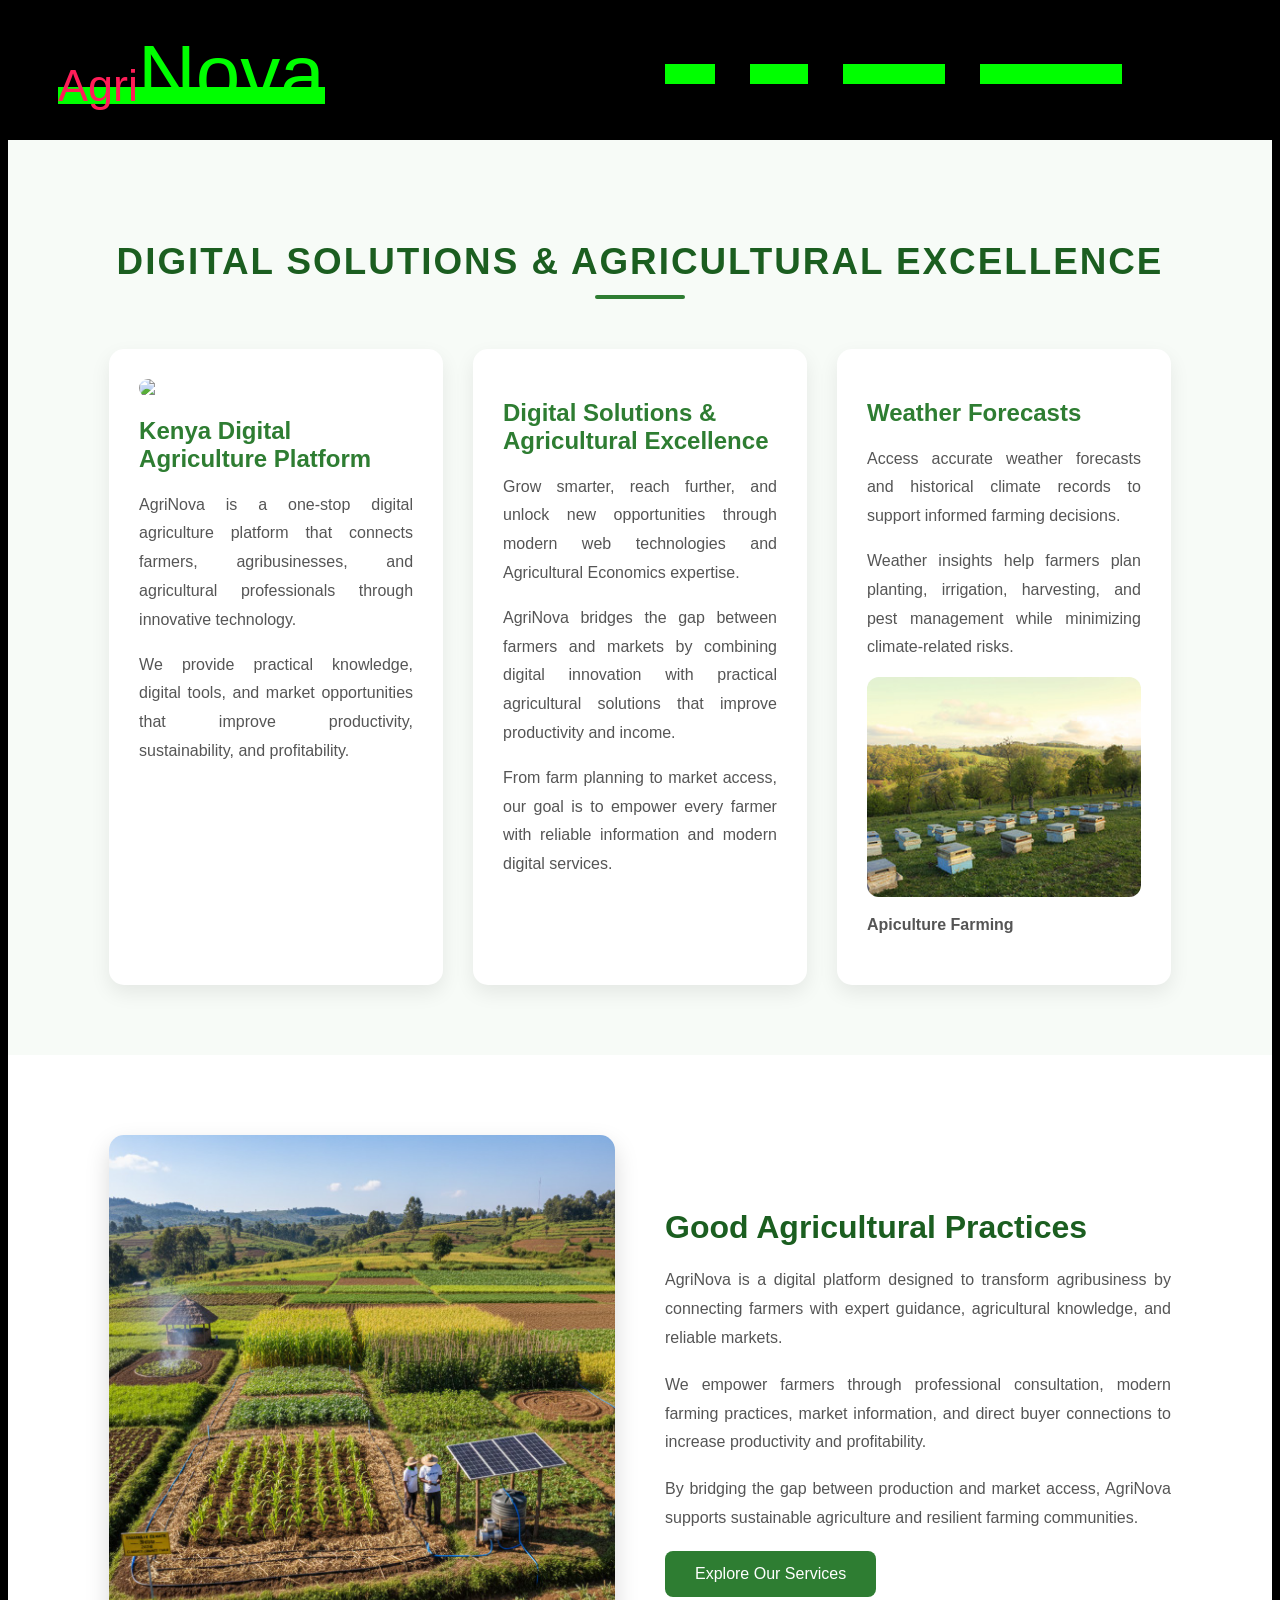
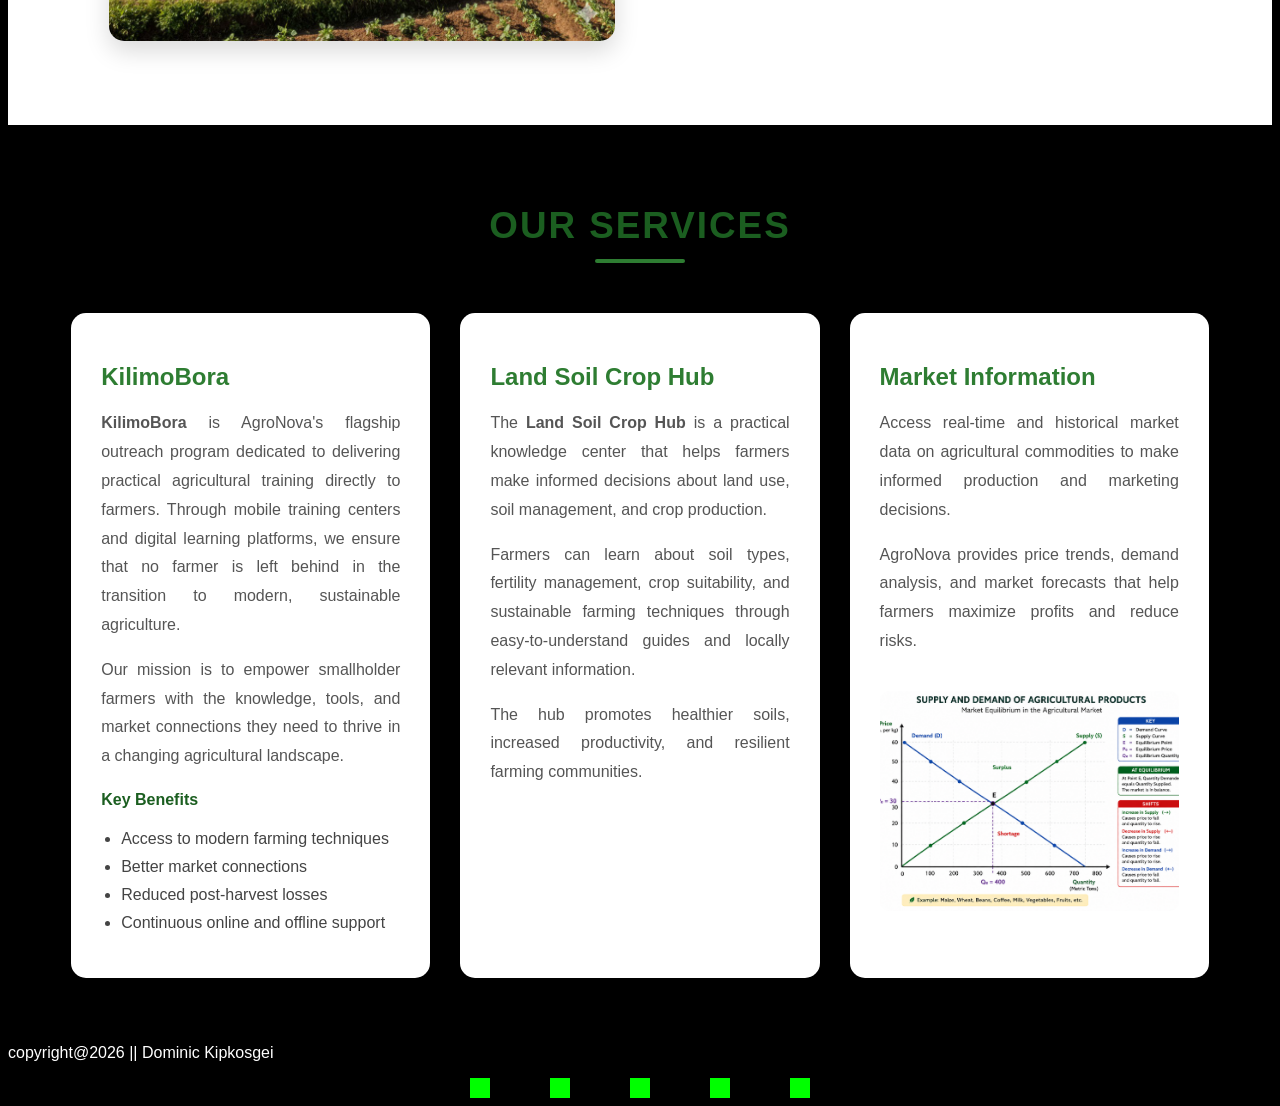
==== index.html @ 9b6dd94b "Initial commit" ====
<!Doctype html>
<html>

<head>
  <meta charset="UTF-8" />
  <meta name="viewport" content="width=device-width, initial-scale=1.0" />
  <title>Home</title>
  <link rel="stylesheet" href="styles.css" />
  <link rel="stylesheet" href="https://www.w3schools.com/w3css/5/w3.css" />
  <script src="https://kit.fontawesome.com/0494bf5985.js" crossorigin="anonymous"></script>
</head>

<body>
  <header class="header">
    <div class="logo">
      <a href="index.html"><span id="logo_left">Agri</span><span id="logo_right">Nova</span></a>
    </div>
    <nav class="main-navigation">
      <ul>
        <li><a href="index.html">Home</a></li>
        <li><a href="market.html">Market</a></li>
        <li><a href="value-chain.html">Value Chain</a></li>
        <li><a href="microeconomics.html">Microeconomics</a></li>
      </ul>
    </nav>
    <div class="nav-icon">
      <i class="fas fa-sync-alt fa-spin"></i>
    </div>
  </header>

  <!-- DIGITAL SOLUTIONS SECTION -->
  <div id="digital-solutions" class="digital-section">
    <h2 class="section-title">DIGITAL SOLUTIONS & AGRICULTURAL EXCELLENCE</h2>
    <div class="services-container">
      <!-- Card 1 -->
      <div class="service-card">
        <img src="bull.jpg" alt="Bull" class="card-image">
        <h3>Kenya Digital Agriculture Platform</h3>
        <p>
          AgriNova is a one-stop digital agriculture platform that connects
          farmers, agribusinesses, and agricultural professionals through
          innovative technology.
        </p>
        <p>
          We provide practical knowledge, digital tools, and market
          opportunities that improve productivity, sustainability,
          and profitability.
        </p>
      </div>

      <!-- Card 2 -->
      <div class="service-card">
        <h3>Digital Solutions & Agricultural Excellence</h3>
        <p>
          Grow smarter, reach further, and unlock new opportunities through
          modern web technologies and Agricultural Economics expertise.
        </p>
        <p>
          AgriNova bridges the gap between farmers and markets by combining
          digital innovation with practical agricultural solutions that
          improve productivity and income.
        </p>
        <p>
          From farm planning to market access, our goal is to empower every
          farmer with reliable information and modern digital services.
        </p>
      </div>

      <!-- Card 3 -->
      <div class="service-card">
        <h3>Weather Forecasts</h3>
        <p>
          Access accurate weather forecasts and historical climate records
          to support informed farming decisions.
        </p>
        <p>
          Weather insights help farmers plan planting, irrigation,
          harvesting, and pest management while minimizing climate-related
          risks.
        </p>
        <img src="apiculture.jpg" alt="Apiculture Farming" class="card-image">
        <p class="image-caption">Apiculture Farming</p>
      </div>
    </div>
  </div>

  <!-- GOOD AGRICULTURAL PRACTICES -->
  <div class="highlights-section">
    <div class="highlight-container">
      <div class="highlight-image">
        <img src="smart-agri.jpg" alt="Smart Agriculture">
      </div>
      <div class="highlight-content">
        <h2>Good Agricultural Practices</h2>
        <p>
          AgriNova is a digital platform designed to transform agribusiness
          by connecting farmers with expert guidance, agricultural knowledge,
          and reliable markets.
        </p>
        <p>
          We empower farmers through professional consultation, modern
          farming practices, market information, and direct buyer
          connections to increase productivity and profitability.
        </p>
        <p>
          By bridging the gap between production and market access,
          AgriNova supports sustainable agriculture and resilient farming
          communities.
        </p>
        <a href="#our-services" class="btn">
          Explore Our Services
        </a>
      </div>
    </div>
  </div>

  <div id="our-services" class="services-section">
    <h2 class="section-title">OUR SERVICES</h2>
    <div class="services-container">
      <div class="service-card">
        <h3>KilimoBora</h3>
        <p>
          <strong>KilimoBora</strong> is AgroNova's flagship outreach program dedicated to
          delivering practical agricultural training directly to farmers.
          Through mobile training centers and digital learning platforms,
          we ensure that no farmer is left behind in the transition to
          modern, sustainable agriculture.
        </p>
        <p>
          Our mission is to empower smallholder farmers with the knowledge,
          tools, and market connections they need to thrive in a changing
          agricultural landscape.
        </p>
        <h4>Key Benefits</h4>
        <ul>
          <li>Access to modern farming techniques</li>
          <li>Better market connections</li>
          <li>Reduced post-harvest losses</li>
          <li>Continuous online and offline support</li>
        </ul>
      </div>
      <div class="service-card">
        <h3>Land Soil Crop Hub</h3>
        <p>
          The <strong>Land Soil Crop Hub</strong> is a practical knowledge
          center that helps farmers make informed decisions about land use,
          soil management, and crop production.
        </p>
        <p>
          Farmers can learn about soil types, fertility management, crop
          suitability, and sustainable farming techniques through
          easy-to-understand guides and locally relevant information.
        </p>
        <p>
          The hub promotes healthier soils, increased productivity, and
          resilient farming communities.
        </p>
      </div>
      <div class="service-card">
        <h3>Market Information</h3>
        <p>
          Access real-time and historical market data on agricultural
          commodities to make informed production and marketing decisions.
        </p>
        <p>
          AgroNova provides price trends, demand analysis, and market
          forecasts that help farmers maximize profits and reduce risks.
        </p>
        <img src="price-index.png" alt="Market price trends graph" class="market-image">
      </div>
    </div>
  </div>
  <footer>
    <div class="copyright">
      <p>copyright@2026 || Dominic Kipkosgei</p>
    </div>
    <div class="social-links">
      <a href="https://www.facebook.com/profile.php?id=61550864561580" target="_blank"><i
          class="fa-brands fa-facebook"></i></a>
      <a href="https://wa.me/2547420 61848" target="_blank"><i class="fa-brands fa-whatsapp"></i></a>
      <a href="https://twitter.com/kipkosgeibor" target="_blank"><i class="fa fa-twitter"
          style="font-size: 40px"></i></a>
      <a href="https://www.instagram.com/kipkosgeibor97/" target="_blank"><i class="fa-brands fa-instagram"></i></a>
      <a href="https://github.com/Kibor01" target="_blank"><i class="fa fa-github" style="font-size:36px"></i>
    </div>
  </footer>
</body>

</html>
---- styles.css ----
/*General Styles*/
html,
body {
  scroll-behavior: smooth;
  max-width: 100%;
  overflow-x: hidden;
}

body {
  background-color: #000000;
  color: #ffffff;
  font-family: Verdana, Geneva, Tahoma, sans-serif;
}

h1,
h2,
h3,
h4,
h5,
h6 {
  text-transform: capitalize;
}

a {
  color: #ff1d58;
  text-decoration: none;
}

a:hover {
  color: #ff1d58;
  text-decoration: underline;
}

a,
button {
  transition: all 400ms ease-in-out;
  background-color: #00ff00;
  color: #ffffff;
}

/*Header Styles*/
.header {
  display: flex;
  align-items: center;
  gap: 100px;
  padding: 20px 40px;
}

.home-section {
  display: flex;
  justify-content: space-between;
  align-items: center;
  gap: 40px;
  margin-top: 50px;
  margin-bottom: 50px;
  text-align: left;
}

.header {
  display: flex;
  align-items: center;
  padding: 20px 50px;
}

#logo_left {
  font-size: 45px;
  color: #ff1d58;
}

#logo_right {
  color: #00ff00;
  font-size: 80px;
}

.main-navigation {
  margin-left: auto;
}

.main-navigation > ul {
  display: flex;
  gap: 35px;
  list-style: none;
  margin: 0;
  padding: 0;
}

.main-navigation > ul > li > a {
  text-decoration: none;
  color: #00ff00;
  font-size: 18px;
  font-weight: 600;
}

nav-icon {
  margin-left: 30px;
  font-size: 22px;
  cursor: pointer;
}

.main-navigation > ul > li > a:hover {
  color: #ff1d58;
}

.digital-section {
  padding: 70px 8%;
  background: #f7fbf7;
}

/* Reuse the same title style */
.section-title {
  text-align: center;
  font-size: 2.3rem;
  color: #1b5e20;
  margin-bottom: 50px;
  text-transform: uppercase;
  letter-spacing: 2px;
}

.section-title::after {
  content: "";
  width: 90px;
  height: 4px;
  background: #2e7d32;
  display: block;
  margin: 12px auto;
  border-radius: 10px;
}

/* Same responsive cards */
.services-container {
  display: grid;
  grid-template-columns: repeat(auto-fit, minmax(320px, 1fr));
  gap: 30px;
}

.service-card {
  background: #fff;
  padding: 30px;
  border-radius: 15px;
  box-shadow: 0 8px 20px rgba(0, 0, 0, 0.08);
  transition: 0.3s;
}

.service-card:hover {
  transform: translateY(-8px);
  box-shadow: 0 15px 30px rgba(0, 0, 0, 0.15);
}

.service-card h3 {
  color: #2e7d32;
  margin: 20px 0;
}

.service-card p {
  color: #555;
  line-height: 1.8;
  text-align: justify;
}

/* Images */

.card-image {
  width: 100%;
  height: 220px;
  object-fit: cover;
  border-radius: 12px;
}

.image-caption {
  text-align: center;
  margin-top: 10px;
  font-weight: bold;
  color: #2e7d32;
}

.highlights-section {
  padding: 80px 8%;
  background: #ffffff;
}

.highlight-container {
  display: grid;
  grid-template-columns: 1fr 1fr;
  gap: 50px;
  align-items: center;
}

.highlight-image img {
  width: 100%;
  border-radius: 15px;
  box-shadow: 0 10px 25px rgba(0, 0, 0, 0.15);
}

.highlight-content h2 {
  color: #1b5e20;
  font-size: 2rem;
  margin-bottom: 20px;
}

.highlight-content p {
  line-height: 1.8;
  color: #555;
  margin-bottom: 18px;
  text-align: justify;
}

.btn {
  display: inline-block;
  padding: 14px 30px;
  background: #2e7d32;
  color: #fff;
  text-decoration: none;
  border-radius: 8px;
  transition: 0.3s;
}

.btn:hover {
  background: #1b5e20;
}

/* Center the heading */
.section-title {
  text-align: center;
  font-size: 2.3rem;
  color: #1b5e20;
  margin-bottom: 50px;
  text-transform: uppercase;
  letter-spacing: 2px;
  position: relative;
}

/* Green line under heading */
.section-title::after {
  content: "";
  width: 90px;
  height: 4px;
  background: #2e7d32;
  display: block;
  margin: 12px auto 0;
  border-radius: 10px;
}

/* Services layout */
.services-container {
  display: grid;
  grid-template-columns: repeat(auto-fit, minmax(320px, 1fr));
  gap: 30px;
}

/* Service card */
.service-card {
  background: #fff;
  padding: 30px;
  border-radius: 15px;
  box-shadow: 0 8px 20px rgba(0, 0, 0, 0.08);
  transition: 0.3s ease;
}

.service-card:hover {
  transform: translateY(-8px);
  box-shadow: 0 12px 25px rgba(0, 0, 0, 0.15);
}

.service-card h3 {
  color: #2e7d32;
  margin-bottom: 18px;
  font-size: 1.5rem;
}

.service-card h4 {
  margin-top: 20px;
  color: #1b5e20;
}

.service-card p {
  color: #555;
  line-height: 1.8;
  margin-bottom: 15px;
  text-align: justify;
}

.service-card ul {
  margin-top: 10px;
  padding-left: 20px;
}

.service-card li {
  margin-bottom: 10px;
  color: #444;
}

/* Image */
.market-image {
  width: 100%;
  height: 220px;
  object-fit: cover;
  border-radius: 10px;
  margin-top: 20px;
}

.services-section {
  padding: 50px 5%;
}

/*Footer Styles*/
footer-content {
  display: flex;
  align-items: center;
  gap: 300px;
  padding: 20px;
}

.copyright {
  text-align: left;
}

.social-links {
  display: flex;
  gap: 60px;
  align-content: center;
  justify-content: center;
}

.social-links > a {
  color: #ffffff;
  transition: all 0.4s ease-in-out;
  background-color: #00ff00;
  padding: 10px;
  text-decoration: none;
}

.social-links > a:hover {
  text-decoration: underline;
  background-color: #ffffff;
  color: #00ff00;
}

.social-links > a > i {
  font-size: 2em;
}
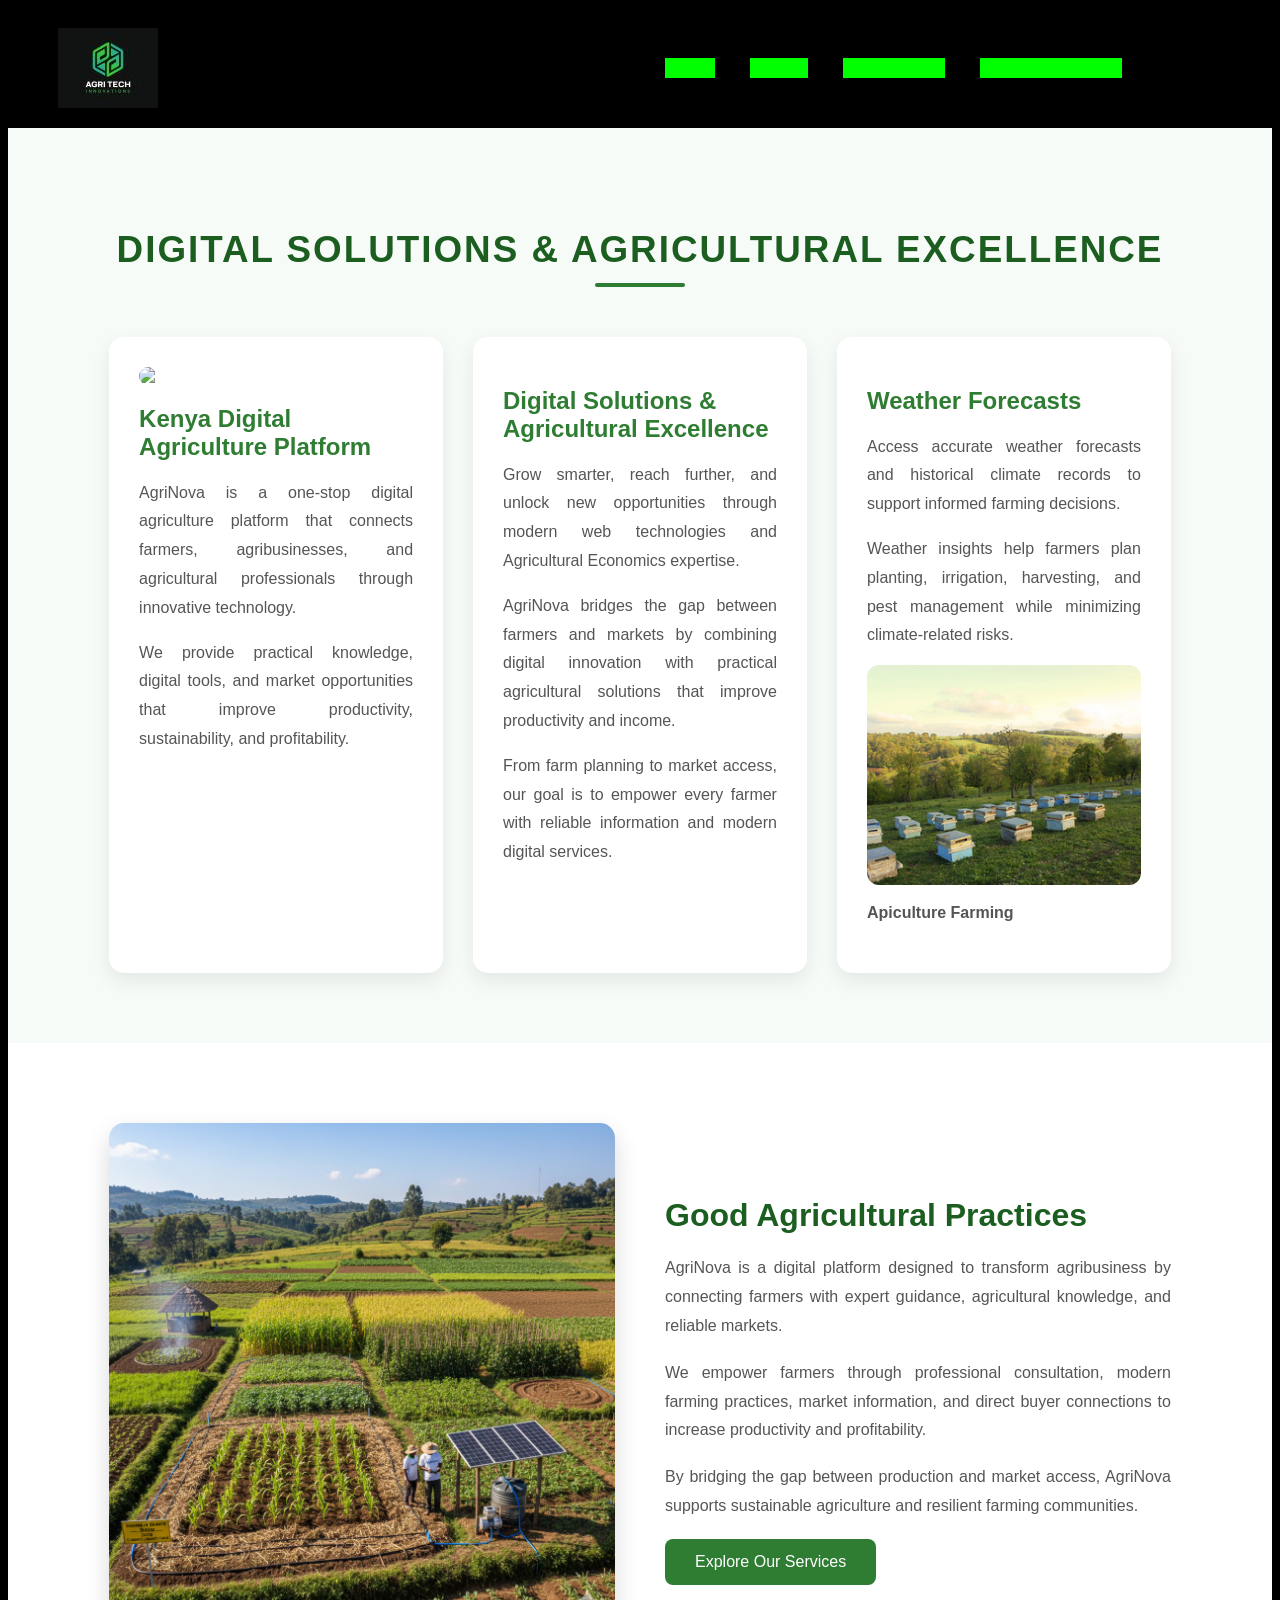
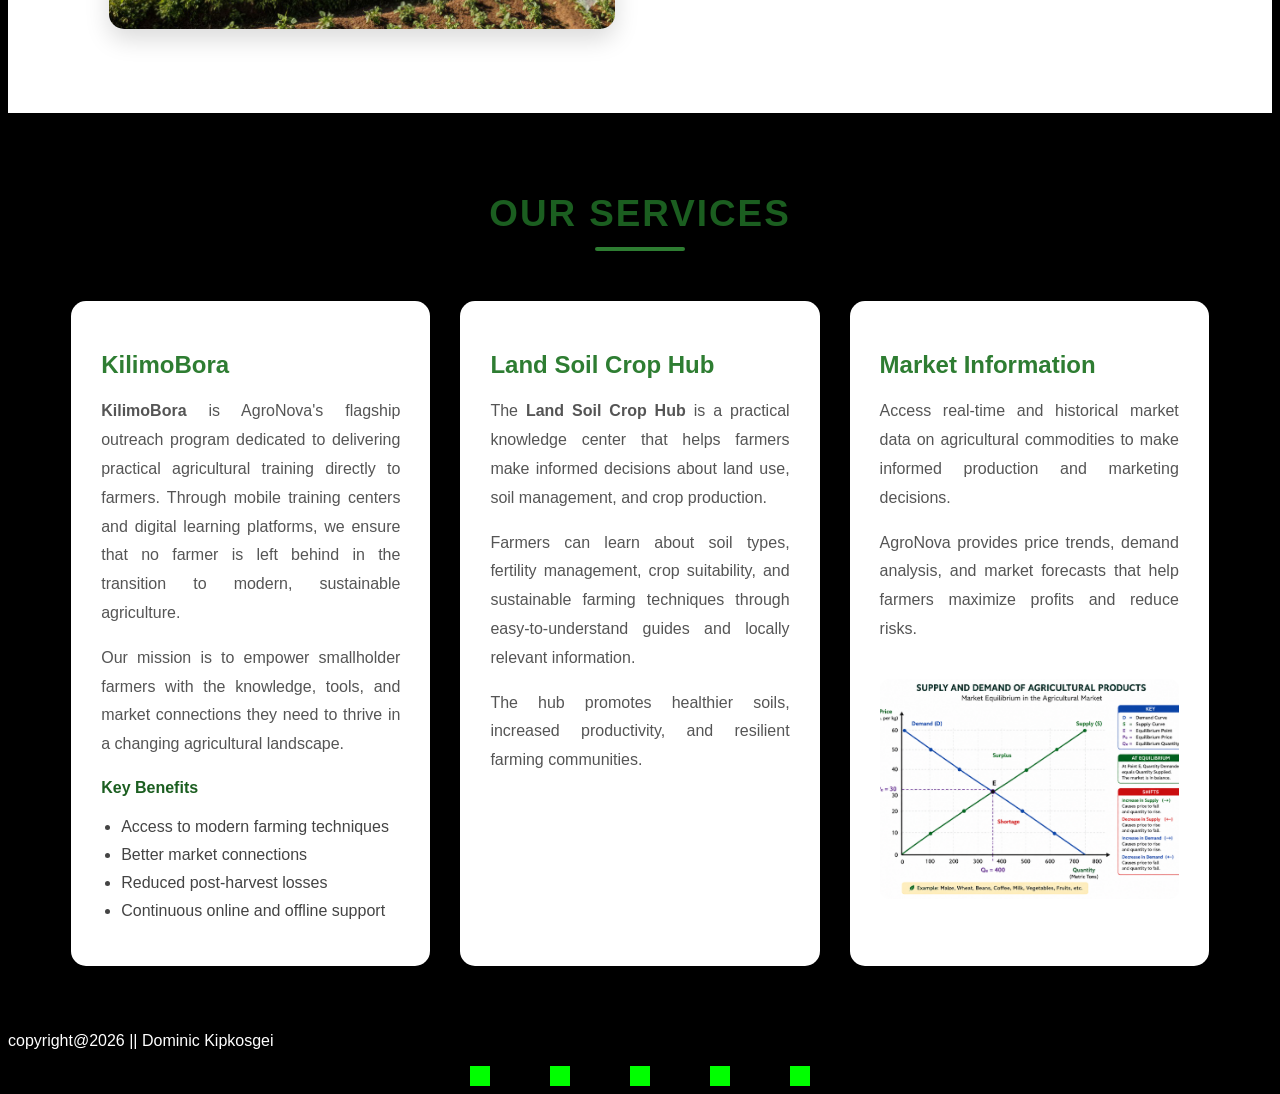
==== commit 46323865: "Change logo,add content to market section and implement styles" ====
--- a/index.html
+++ b/index.html
@@ -1,6 +1,5 @@
 <!Doctype html>
 <html>
-
 <head>
   <meta charset="UTF-8" />
   <meta name="viewport" content="width=device-width, initial-scale=1.0" />
@@ -9,11 +8,10 @@
   <link rel="stylesheet" href="https://www.w3schools.com/w3css/5/w3.css" />
   <script src="https://kit.fontawesome.com/0494bf5985.js" crossorigin="anonymous"></script>
 </head>
-
 <body>
   <header class="header">
     <div class="logo">
-      <a href="index.html"><span id="logo_left">Agri</span><span id="logo_right">Nova</span></a>
+      <img src="Agri-tech.jpg"></a>
     </div>
     <nav class="main-navigation">
       <ul>
@@ -27,12 +25,9 @@
       <i class="fas fa-sync-alt fa-spin"></i>
     </div>
   </header>
-
-  <!-- DIGITAL SOLUTIONS SECTION -->
   <div id="digital-solutions" class="digital-section">
     <h2 class="section-title">DIGITAL SOLUTIONS & AGRICULTURAL EXCELLENCE</h2>
     <div class="services-container">
-      <!-- Card 1 -->
       <div class="service-card">
         <img src="bull.jpg" alt="Bull" class="card-image">
         <h3>Kenya Digital Agriculture Platform</h3>
@@ -47,8 +42,6 @@
           and profitability.
         </p>
       </div>
-
-      <!-- Card 2 -->
       <div class="service-card">
         <h3>Digital Solutions & Agricultural Excellence</h3>
         <p>
@@ -65,8 +58,6 @@
           farmer with reliable information and modern digital services.
         </p>
       </div>
-
-      <!-- Card 3 -->
       <div class="service-card">
         <h3>Weather Forecasts</h3>
         <p>
@@ -83,8 +74,6 @@
       </div>
     </div>
   </div>
-
-  <!-- GOOD AGRICULTURAL PRACTICES -->
   <div class="highlights-section">
     <div class="highlight-container">
       <div class="highlight-image">
--- a/styles.css
+++ b/styles.css
@@ -62,14 +62,9 @@
   padding: 20px 50px;
 }
 
-#logo_left {
-  font-size: 45px;
-  color: #ff1d58;
-}
-
-#logo_right {
-  color: #00ff00;
-  font-size: 80px;
+.logo {
+  width: 70px;
+  height: 80px;
 }
 
 .main-navigation {
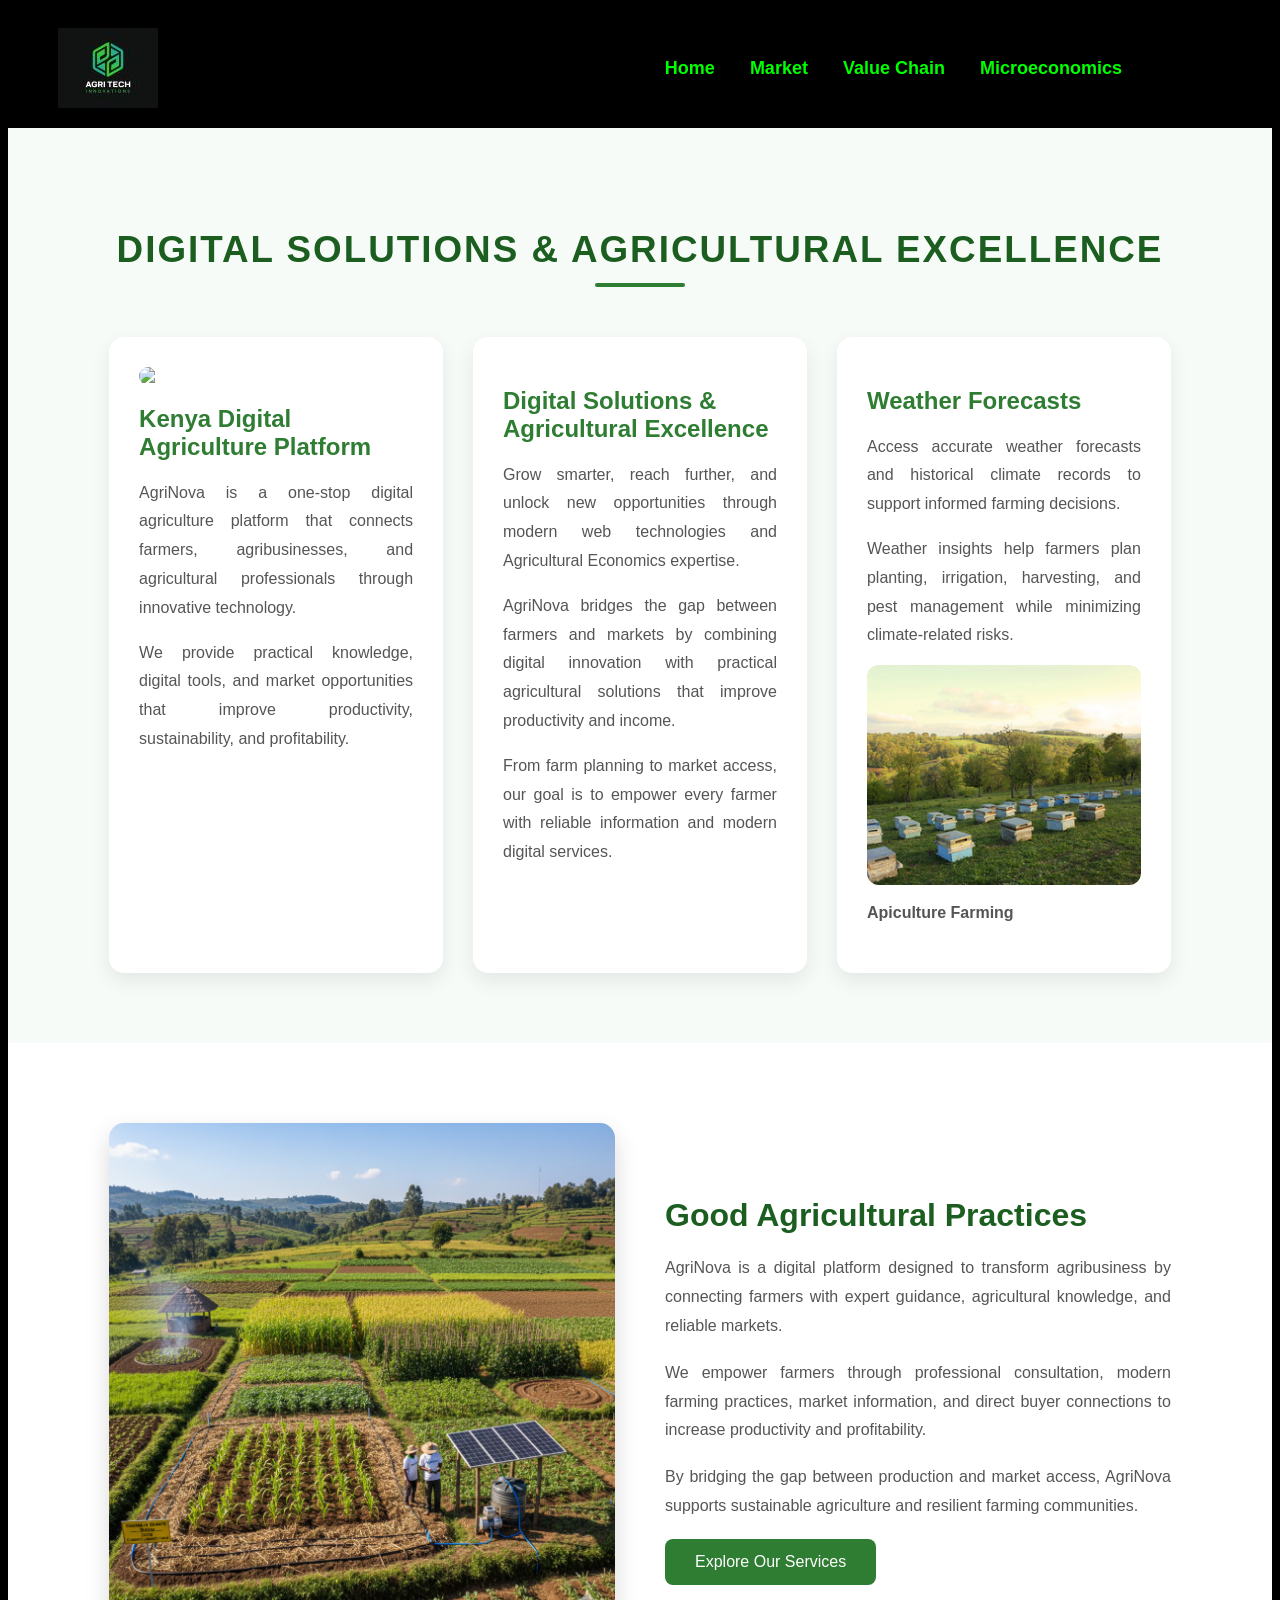
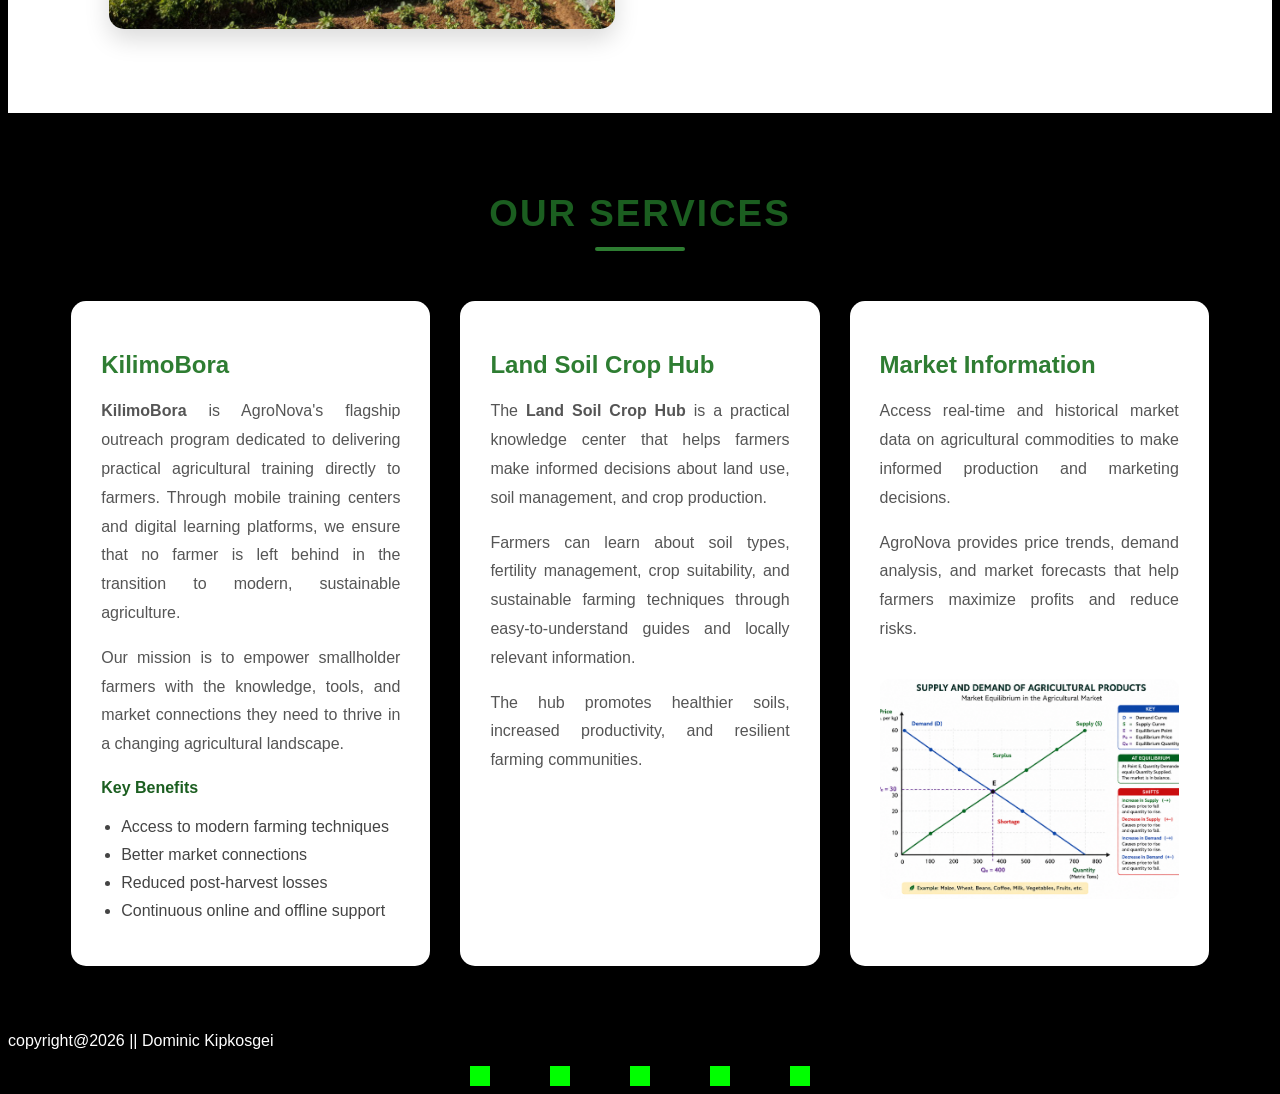
==== commit a2e2cdf9: "Create asset folder and move all images inside there. Add paragraph to div class market section Add " ====
--- a/index.html
+++ b/index.html
@@ -11,7 +11,7 @@
 <body>
   <header class="header">
     <div class="logo">
-      <img src="Agri-tech.jpg"></a>
+      <img src="/assets/Agri-tech.jpg" alt="logo"></a>
     </div>
     <nav class="main-navigation">
       <ul>
@@ -29,7 +29,7 @@
     <h2 class="section-title">DIGITAL SOLUTIONS & AGRICULTURAL EXCELLENCE</h2>
     <div class="services-container">
       <div class="service-card">
-        <img src="bull.jpg" alt="Bull" class="card-image">
+        <img src="/assets/bull.jpg" alt="Bull" class="card-image">
         <h3>Kenya Digital Agriculture Platform</h3>
         <p>
           AgriNova is a one-stop digital agriculture platform that connects
@@ -69,7 +69,7 @@
           harvesting, and pest management while minimizing climate-related
           risks.
         </p>
-        <img src="apiculture.jpg" alt="Apiculture Farming" class="card-image">
+        <img src="/assets/apiculture.jpg" alt="Apiculture Farming" class="card-image">
         <p class="image-caption">Apiculture Farming</p>
       </div>
     </div>
@@ -77,7 +77,7 @@
   <div class="highlights-section">
     <div class="highlight-container">
       <div class="highlight-image">
-        <img src="smart-agri.jpg" alt="Smart Agriculture">
+        <img src="/assets/smart-agri.jpg" alt="Smart Agriculture">
       </div>
       <div class="highlight-content">
         <h2>Good Agricultural Practices</h2>
@@ -155,7 +155,7 @@
           AgroNova provides price trends, demand analysis, and market
           forecasts that help farmers maximize profits and reduce risks.
         </p>
-        <img src="price-index.png" alt="Market price trends graph" class="market-image">
+        <img src="/assets/price-index.png" alt="Market price trends graph" class="market-image">
       </div>
     </div>
   </div>
--- a/styles.css
+++ b/styles.css
@@ -34,7 +34,7 @@
 a,
 button {
   transition: all 400ms ease-in-out;
-  background-color: #00ff00;
+  background-color: #000000;
   color: #ffffff;
 }
 
@@ -297,6 +297,11 @@
   padding: 50px 5%;
 }
 
+.system-container {
+  display: grid;
+  grid-template-columns: repeat(2, 1fr)
+}
+
 /*Footer Styles*/
 footer-content {
   display: flex;
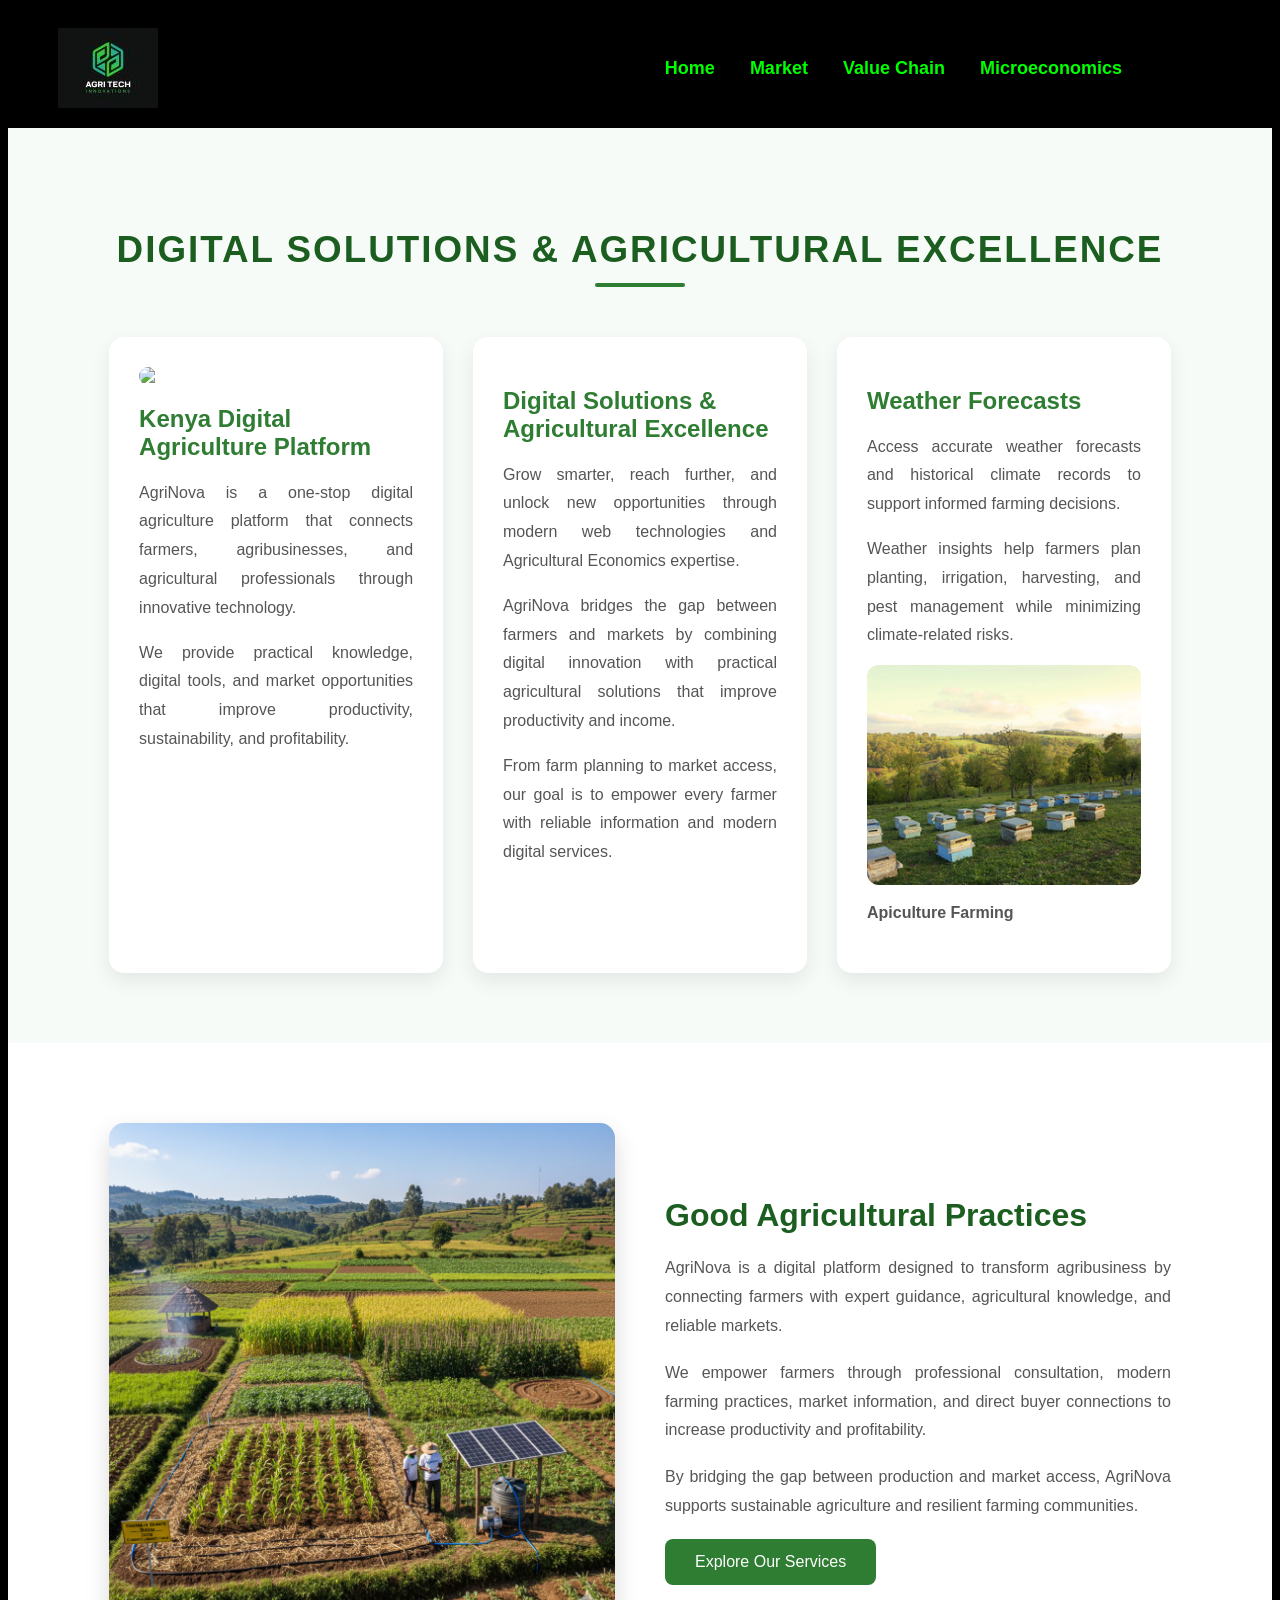
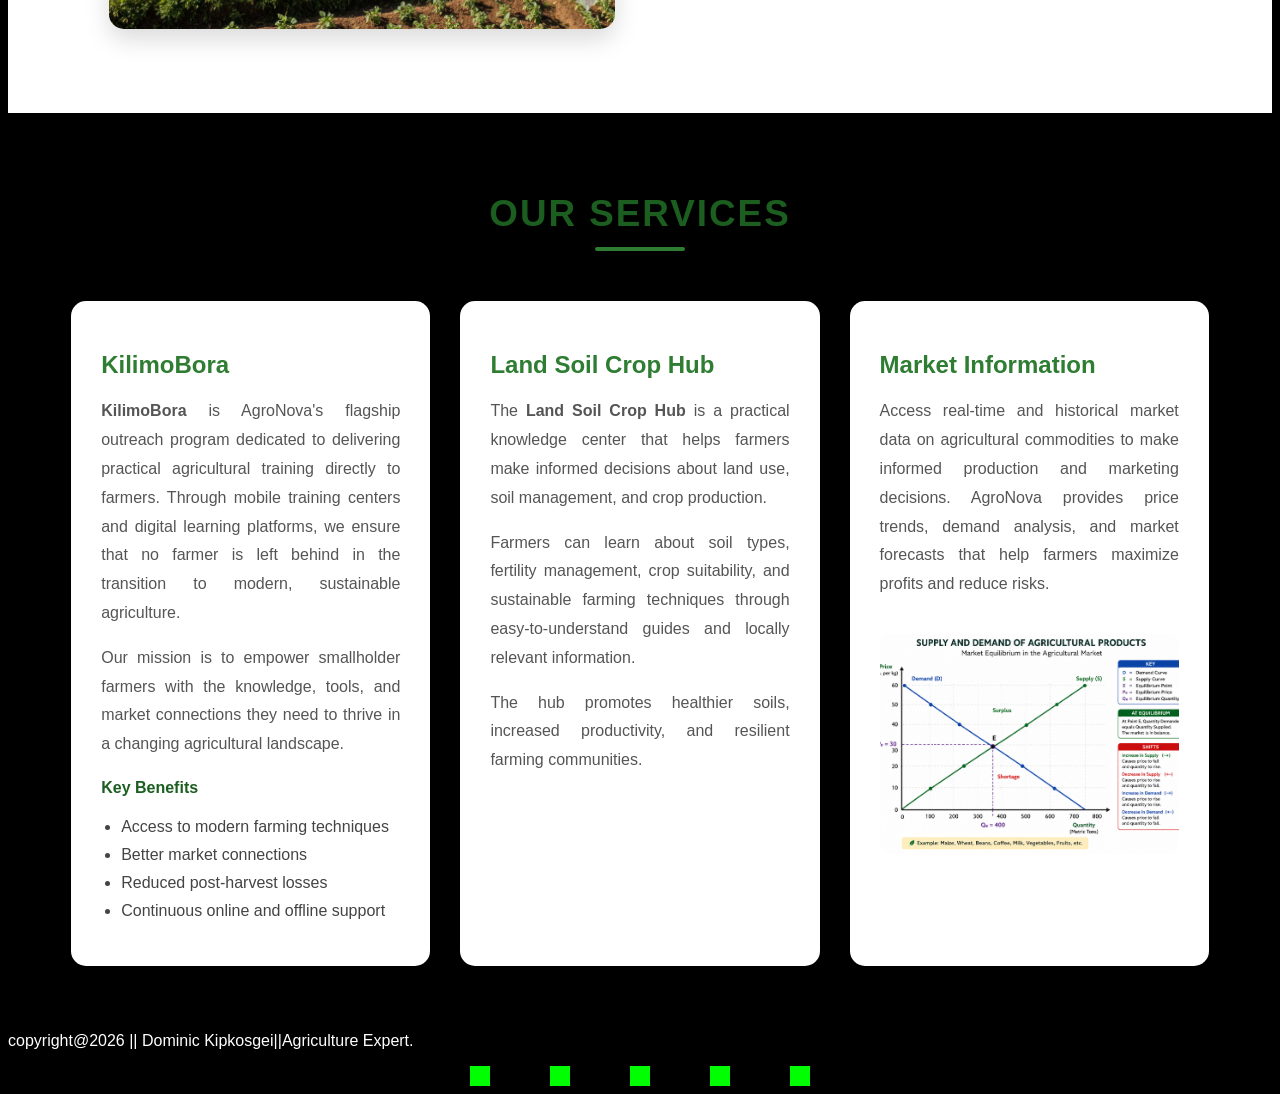
==== commit 1f525e77: "Made changes both index and martket Add copyright Made changes in market section title section to fi" ====
--- a/index.html
+++ b/index.html
@@ -150,8 +150,6 @@
         <p>
           Access real-time and historical market data on agricultural
           commodities to make informed production and marketing decisions.
-        </p>
-        <p>
           AgroNova provides price trends, demand analysis, and market
           forecasts that help farmers maximize profits and reduce risks.
         </p>
@@ -161,7 +159,7 @@
   </div>
   <footer>
     <div class="copyright">
-      <p>copyright@2026 || Dominic Kipkosgei</p>
+      <p>copyright@2026 || Dominic Kipkosgei||Agriculture Expert.</p>
     </div>
     <div class="social-links">
       <a href="https://www.facebook.com/profile.php?id=61550864561580" target="_blank"><i
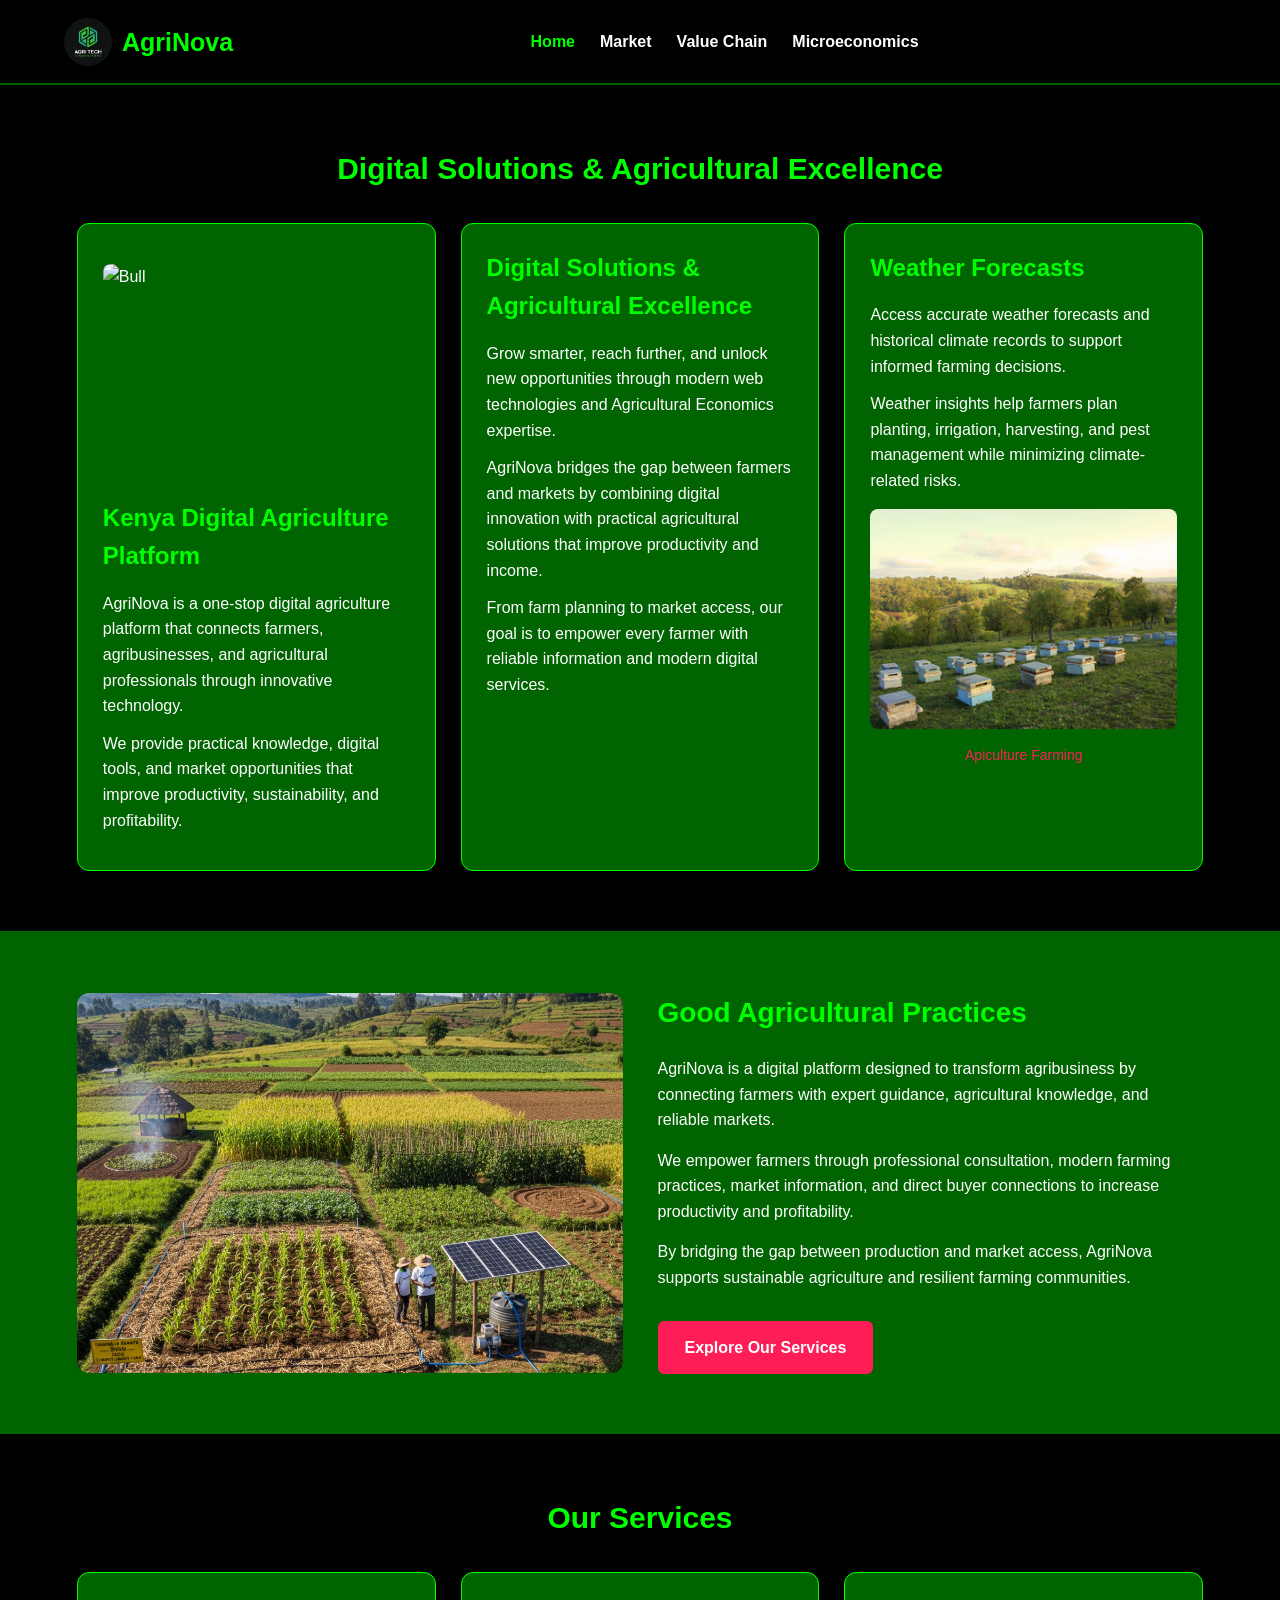
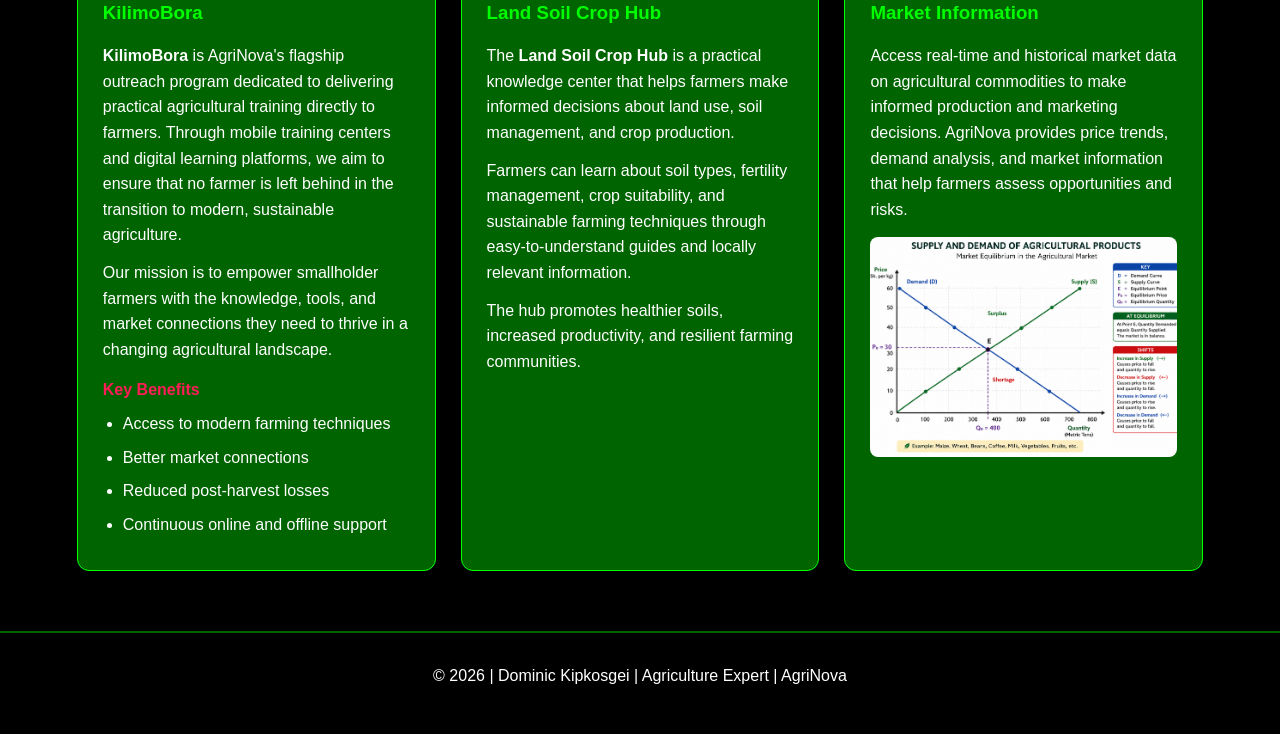
==== commit 3e68c6dc: "Update AgriNova homepage, market page, and responsive styling Rebuild agricultural market sections a" ====
--- a/index.html
+++ b/index.html
@@ -1,174 +1,203 @@
-<!Doctype html>
-<html>
+<!DOCTYPE html>
+<html lang="en">
+
 <head>
-  <meta charset="UTF-8" />
-  <meta name="viewport" content="width=device-width, initial-scale=1.0" />
-  <title>Home</title>
-  <link rel="stylesheet" href="styles.css" />
-  <link rel="stylesheet" href="https://www.w3schools.com/w3css/5/w3.css" />
+  <meta charset="UTF-8">
+  <meta name="viewport" content="width=device-width, initial-scale=1.0">
+
+  <meta name="description"
+    content="AgriNova combines digital solutions and agricultural expertise to support farmers, students, and agribusiness entrepreneurs.">
+
+  <title>AgriNova | Digital Solutions &amp; Agricultural Excellence</title>
+
+  <!-- Main stylesheet -->
+  <link rel="stylesheet" href="styles.css">
+
+  <!-- W3.CSS framework -->
+  <link rel="stylesheet" href="https://www.w3schools.com/w3css/5/w3.css">
+
+  <!-- Font Awesome icons -->
   <script src="https://kit.fontawesome.com/0494bf5985.js" crossorigin="anonymous"></script>
 </head>
-<body>
+
+<body class="home-page">
   <header class="header">
-    <div class="logo">
-      <img src="/assets/Agri-tech.jpg" alt="logo"></a>
-    </div>
-    <nav class="main-navigation">
+    <a href="index.html" class="brand" aria-label="AgriNova home">
+      <img src="assets/Agri-tech.jpg" alt="AgriNova logo">
+      <span>AgriNova</span>
+    </a>
+    <nav class="main-navigation" aria-label="Main navigation">
       <ul>
-        <li><a href="index.html">Home</a></li>
+        <li><a href="index.html" aria-current="page">Home</a></li>
         <li><a href="market.html">Market</a></li>
         <li><a href="value-chain.html">Value Chain</a></li>
         <li><a href="microeconomics.html">Microeconomics</a></li>
       </ul>
     </nav>
-    <div class="nav-icon">
+
+    <div class="nav-icon" aria-hidden="true">
       <i class="fas fa-sync-alt fa-spin"></i>
     </div>
   </header>
-  <div id="digital-solutions" class="digital-section">
-    <h2 class="section-title">DIGITAL SOLUTIONS & AGRICULTURAL EXCELLENCE</h2>
-    <div class="services-container">
-      <div class="service-card">
-        <img src="/assets/bull.jpg" alt="Bull" class="card-image">
-        <h3>Kenya Digital Agriculture Platform</h3>
-        <p>
-          AgriNova is a one-stop digital agriculture platform that connects
-          farmers, agribusinesses, and agricultural professionals through
-          innovative technology.
-        </p>
-        <p>
-          We provide practical knowledge, digital tools, and market
-          opportunities that improve productivity, sustainability,
-          and profitability.
-        </p>
+  <main>
+    <section id="digital-solutions" class="digital-section">
+      <h1 class="section-title">
+        Digital Solutions &amp; Agricultural Excellence
+      </h1>
+      <div class="services-container">
+        <article class="service-card">
+          <img src="assets/bull.jpg" alt="Bull" class="card-image">
+          <h2>Kenya Digital Agriculture Platform</h2>
+          <p>
+            AgriNova is a one-stop digital agriculture platform that connects
+            farmers, agribusinesses, and agricultural professionals through
+            innovative technology.
+          </p>
+          <p>
+            We provide practical knowledge, digital tools, and market
+            opportunities that improve productivity, sustainability, and
+            profitability.
+          </p>
+        </article>
+        <article class="service-card">
+          <h2>Digital Solutions &amp; Agricultural Excellence</h2>
+          <p>
+            Grow smarter, reach further, and unlock new opportunities through
+            modern web technologies and Agricultural Economics expertise.
+          </p>
+          <p>
+            AgriNova bridges the gap between farmers and markets by combining
+            digital innovation with practical agricultural solutions that
+            improve productivity and income.
+          </p>
+          <p>
+            From farm planning to market access, our goal is to empower every
+            farmer with reliable information and modern digital services.
+          </p>
+        </article>
+        <article class="service-card">
+          <h2>Weather Forecasts</h2>
+          <p>
+            Access accurate weather forecasts and historical climate records
+            to support informed farming decisions.
+          </p>
+          <p>
+            Weather insights help farmers plan planting, irrigation, harvesting,
+            and pest management while minimizing climate-related risks.
+          </p>
+          <img src="assets/apiculture.jpg" alt="Apiculture farming" class="card-image">
+          <p class="image-caption">Apiculture Farming</p>
+        </article>
       </div>
-      <div class="service-card">
-        <h3>Digital Solutions & Agricultural Excellence</h3>
-        <p>
-          Grow smarter, reach further, and unlock new opportunities through
-          modern web technologies and Agricultural Economics expertise.
-        </p>
-        <p>
-          AgriNova bridges the gap between farmers and markets by combining
-          digital innovation with practical agricultural solutions that
-          improve productivity and income.
-        </p>
-        <p>
-          From farm planning to market access, our goal is to empower every
-          farmer with reliable information and modern digital services.
-        </p>
+    </section>
+    <section class="highlights-section">
+      <div class="highlight-container">
+        <div class="highlight-image">
+          <img src="assets/smart-agri.jpg" alt="Smart agriculture">
+        </div>
+        <div class="highlight-content">
+          <h2>Good Agricultural Practices</h2>
+          <p>
+            AgriNova is a digital platform designed to transform agribusiness
+            by connecting farmers with expert guidance, agricultural knowledge,
+            and reliable markets.
+          </p>
+          <p>
+            We empower farmers through professional consultation, modern
+            farming practices, market information, and direct buyer connections
+            to increase productivity and profitability.
+          </p>
+          <p>
+            By bridging the gap between production and market access, AgriNova
+            supports sustainable agriculture and resilient farming communities.
+          </p>
+          <a href="#our-services" class="btn">
+            Explore Our Services
+          </a>
+        </div>
       </div>
-      <div class="service-card">
-        <h3>Weather Forecasts</h3>
-        <p>
-          Access accurate weather forecasts and historical climate records
-          to support informed farming decisions.
-        </p>
-        <p>
-          Weather insights help farmers plan planting, irrigation,
-          harvesting, and pest management while minimizing climate-related
-          risks.
-        </p>
-        <img src="/assets/apiculture.jpg" alt="Apiculture Farming" class="card-image">
-        <p class="image-caption">Apiculture Farming</p>
+    </section>
+    <section id="our-services" class="services-section">
+      <h2 class="section-title">Our Services</h2>
+      <div class="services-container">
+        <article class="service-card">
+          <h3>KilimoBora</h3>
+          <p>
+            <strong>KilimoBora</strong> is AgriNova's flagship outreach program
+            dedicated to delivering practical agricultural training directly
+            to farmers. Through mobile training centers and digital learning
+            platforms, we aim to ensure that no farmer is left behind in the
+            transition to modern, sustainable agriculture.
+          </p>
+          <p>
+            Our mission is to empower smallholder farmers with the knowledge,
+            tools, and market connections they need to thrive in a changing
+            agricultural landscape.
+          </p>
+          <h4>Key Benefits</h4>
+          <ul>
+            <li>Access to modern farming techniques</li>
+            <li>Better market connections</li>
+            <li>Reduced post-harvest losses</li>
+            <li>Continuous online and offline support</li>
+          </ul>
+        </article>
+        <article class="service-card">
+          <h3>Land Soil Crop Hub</h3>
+          <p>
+            The <strong>Land Soil Crop Hub</strong> is a practical knowledge
+            center that helps farmers make informed decisions about land use,
+            soil management, and crop production.
+          </p>
+          <p>
+            Farmers can learn about soil types, fertility management, crop
+            suitability, and sustainable farming techniques through
+            easy-to-understand guides and locally relevant information.
+          </p>
+          <p>
+            The hub promotes healthier soils, increased productivity, and
+            resilient farming communities.
+          </p>
+        </article>
+        <!-- Market Information -->
+        <article class="service-card">
+          <h3>Market Information</h3>
+          <p>
+            Access real-time and historical market data on agricultural
+            commodities to make informed production and marketing decisions.
+            AgriNova provides price trends, demand analysis, and market
+            information that help farmers assess opportunities and risks.
+          </p>
+          <!-- IMAGE LOCATION: assets/price-index.png -->
+          <img src="assets/price-index.png" alt="Agricultural market price trends graph" class="card-image">
+        </article>
       </div>
-    </div>
-  </div>
-  <div class="highlights-section">
-    <div class="highlight-container">
-      <div class="highlight-image">
-        <img src="/assets/smart-agri.jpg" alt="Smart Agriculture">
-      </div>
-      <div class="highlight-content">
-        <h2>Good Agricultural Practices</h2>
-        <p>
-          AgriNova is a digital platform designed to transform agribusiness
-          by connecting farmers with expert guidance, agricultural knowledge,
-          and reliable markets.
-        </p>
-        <p>
-          We empower farmers through professional consultation, modern
-          farming practices, market information, and direct buyer
-          connections to increase productivity and profitability.
-        </p>
-        <p>
-          By bridging the gap between production and market access,
-          AgriNova supports sustainable agriculture and resilient farming
-          communities.
-        </p>
-        <a href="#our-services" class="btn">
-          Explore Our Services
-        </a>
-      </div>
-    </div>
-  </div>
-
-  <div id="our-services" class="services-section">
-    <h2 class="section-title">OUR SERVICES</h2>
-    <div class="services-container">
-      <div class="service-card">
-        <h3>KilimoBora</h3>
-        <p>
-          <strong>KilimoBora</strong> is AgroNova's flagship outreach program dedicated to
-          delivering practical agricultural training directly to farmers.
-          Through mobile training centers and digital learning platforms,
-          we ensure that no farmer is left behind in the transition to
-          modern, sustainable agriculture.
-        </p>
-        <p>
-          Our mission is to empower smallholder farmers with the knowledge,
-          tools, and market connections they need to thrive in a changing
-          agricultural landscape.
-        </p>
-        <h4>Key Benefits</h4>
-        <ul>
-          <li>Access to modern farming techniques</li>
-          <li>Better market connections</li>
-          <li>Reduced post-harvest losses</li>
-          <li>Continuous online and offline support</li>
-        </ul>
-      </div>
-      <div class="service-card">
-        <h3>Land Soil Crop Hub</h3>
-        <p>
-          The <strong>Land Soil Crop Hub</strong> is a practical knowledge
-          center that helps farmers make informed decisions about land use,
-          soil management, and crop production.
-        </p>
-        <p>
-          Farmers can learn about soil types, fertility management, crop
-          suitability, and sustainable farming techniques through
-          easy-to-understand guides and locally relevant information.
-        </p>
-        <p>
-          The hub promotes healthier soils, increased productivity, and
-          resilient farming communities.
-        </p>
-      </div>
-      <div class="service-card">
-        <h3>Market Information</h3>
-        <p>
-          Access real-time and historical market data on agricultural
-          commodities to make informed production and marketing decisions.
-          AgroNova provides price trends, demand analysis, and market
-          forecasts that help farmers maximize profits and reduce risks.
-        </p>
-        <img src="/assets/price-index.png" alt="Market price trends graph" class="market-image">
-      </div>
-    </div>
-  </div>
-  <footer>
+    </section>
+  </main>
+  <footer class="site-footer">
     <div class="copyright">
-      <p>copyright@2026 || Dominic Kipkosgei||Agriculture Expert.</p>
+      <p>
+        &copy; 2026 | Dominic Kipkosgei | Agriculture Expert | AgriNova
+      </p>
     </div>
     <div class="social-links">
-      <a href="https://www.facebook.com/profile.php?id=61550864561580" target="_blank"><i
-          class="fa-brands fa-facebook"></i></a>
-      <a href="https://wa.me/2547420 61848" target="_blank"><i class="fa-brands fa-whatsapp"></i></a>
-      <a href="https://twitter.com/kipkosgeibor" target="_blank"><i class="fa fa-twitter"
-          style="font-size: 40px"></i></a>
-      <a href="https://www.instagram.com/kipkosgeibor97/" target="_blank"><i class="fa-brands fa-instagram"></i></a>
-      <a href="https://github.com/Kibor01" target="_blank"><i class="fa fa-github" style="font-size:36px"></i>
+      <a href="https://www.facebook.com/profile.php?id=61550864561580" target="_blank" rel="noopener noreferrer"
+        aria-label="Facebook">
+        <i class="fa-brands fa-facebook" aria-hidden="true"></i>
+      </a>
+      <a href="https://wa.me/254742061848" target="_blank" rel="noopener noreferrer" aria-label="WhatsApp">
+        <i class="fa-brands fa-whatsapp" aria-hidden="true"></i>
+      </a>
+      <a href="https://twitter.com/kipkosgeibor" target="_blank" rel="noopener noreferrer" aria-label="X">
+        <i class="fa-brands fa-x-twitter" aria-hidden="true"></i>
+      </a>
+      <a href="https://www.instagram.com/kipkosgeibor97/" target="_blank" rel="noopener noreferrer"
+        aria-label="Instagram">
+        <i class="fa-brands fa-instagram" aria-hidden="true"></i>
+      </a>
+      <a href="https://github.com/Kibor01" target="_blank" rel="noopener noreferrer" aria-label="GitHub">
+        <i class="fa-brands fa-github" aria-hidden="true"></i>
+      </a>
     </div>
   </footer>
 </body>
--- a/styles.css
+++ b/styles.css
@@ -1,6 +1,14 @@
-/*General Styles*/
-html,
-body {
+/* =========================================
+   1. GENERAL STYLES
+========================================= */
+
+* {
+  margin: 0;
+  padding: 0;
+  box-sizing: border-box;
+}
+
+html {
   scroll-behavior: smooth;
   max-width: 100%;
   overflow-x: hidden;
@@ -8,333 +16,707 @@
 
 body {
   background-color: #000000;
-  color: #ffffff;
-  font-family: Verdana, Geneva, Tahoma, sans-serif;
-}
-
-h1,
-h2,
-h3,
-h4,
-h5,
-h6 {
-  text-transform: capitalize;
+  color: #FFFFFF;
+  font-family: Arial, Helvetica, sans-serif;
+  line-height: 1.6;
+  max-width: 100%;
+  overflow-x: hidden;
+}
+
+img {
+  max-width: 100%;
+  height: auto;
+  display: block;
 }
 
 a {
-  color: #ff1d58;
   text-decoration: none;
 }
 
-a:hover {
-  color: #ff1d58;
-  text-decoration: underline;
-}
-
-a,
-button {
-  transition: all 400ms ease-in-out;
+ul {
+  padding-left: 20px;
+}
+
+section {
+  padding: 60px 6%;
+}
+
+/* GLOBAL SMOOTH SCROLLING */
+html {
+    scroll-behavior: smooth;
+    scroll-padding-top: 20px;
+    max-width: 100%;
+    overflow-x: hidden;
+}
+
+
+/* =========================================
+   2. HEADER AND NAVIGATION
+========================================= */
+
+.header {
   background-color: #000000;
-  color: #ffffff;
-}
-
-/*Header Styles*/
-.header {
+  color: #FFFFFF;
+  width: 100%;
+  min-height: 85px;
+  padding: 12px 5%;
   display: flex;
   align-items: center;
-  gap: 100px;
-  padding: 20px 40px;
-}
-
-.home-section {
-  display: flex;
   justify-content: space-between;
+  gap: 20px;
+  border-bottom: 2px solid #006400;
+}
+
+.brand {
+  display: flex;
   align-items: center;
-  gap: 40px;
-  margin-top: 50px;
-  margin-bottom: 50px;
-  text-align: left;
-}
-
-.header {
+  gap: 10px;
+  color: #00FF00;
+  font-size: 25px;
+  font-weight: bold;
+}
+
+.brand img {
+  width: 48px;
+  height: 48px;
+  object-fit: cover;
+  border-radius: 50%;
+}
+
+.main-navigation ul {
   display: flex;
   align-items: center;
-  padding: 20px 50px;
-}
-
-.logo {
-  width: 70px;
-  height: 80px;
-}
-
-.main-navigation {
-  margin-left: auto;
-}
-
-.main-navigation > ul {
-  display: flex;
-  gap: 35px;
+  justify-content: center;
+  gap: 25px;
   list-style: none;
+  padding: 0;
   margin: 0;
-  padding: 0;
-}
-
-.main-navigation > ul > li > a {
-  text-decoration: none;
-  color: #00ff00;
-  font-size: 18px;
-  font-weight: 600;
-}
-
-nav-icon {
-  margin-left: 30px;
+}
+
+.main-navigation a {
+  color: #FFFFFF;
+  font-size: 16px;
+  font-weight: bold;
+  transition: color 0.3s ease;
+}
+
+.main-navigation a:hover,
+.main-navigation a[aria-current="page"] {
+  color: #00FF00;
+}
+
+.nav-icon {
+  color: #FF1D58;
   font-size: 22px;
-  cursor: pointer;
-}
-
-.main-navigation > ul > li > a:hover {
-  color: #ff1d58;
-}
+}
+
+
+/* =========================================
+   3. SHARED SECTION HEADINGS
+========================================= */
+
+.section-title,
+.section-heading h2 {
+  color: #00FF00;
+  text-align: center;
+  font-size: 30px;
+  margin-bottom: 20px;
+}
+
+.section-heading {
+  text-align: center;
+  margin-bottom: 35px;
+}
+
+.section-heading p {
+  max-width: 850px;
+  margin: 0 auto;
+  color: #FFFFFF;
+}
+
+
+/* =========================================
+   4. HOMEPAGE DIGITAL SOLUTIONS
+========================================= */
 
 .digital-section {
-  padding: 70px 8%;
-  background: #f7fbf7;
-}
-
-/* Reuse the same title style */
-.section-title {
-  text-align: center;
-  font-size: 2.3rem;
-  color: #1b5e20;
-  margin-bottom: 50px;
-  text-transform: uppercase;
-  letter-spacing: 2px;
-}
-
-.section-title::after {
-  content: "";
-  width: 90px;
-  height: 4px;
-  background: #2e7d32;
-  display: block;
-  margin: 12px auto;
-  border-radius: 10px;
-}
-
-/* Same responsive cards */
+  background-color: #000000;
+}
+
 .services-container {
-  display: grid;
-  grid-template-columns: repeat(auto-fit, minmax(320px, 1fr));
-  gap: 30px;
+  display: flex;
+  flex-direction: row;
+  flex-wrap: wrap;
+  justify-content: center;
+  align-items: stretch;
+  gap: 25px;
+  margin-top: 30px;
 }
 
 .service-card {
-  background: #fff;
-  padding: 30px;
-  border-radius: 15px;
-  box-shadow: 0 8px 20px rgba(0, 0, 0, 0.08);
-  transition: 0.3s;
+  background-color: #006400;
+  color: #FFFFFF;
+  flex: 1 1 280px;
+  min-width: 0;
+  padding: 25px;
+  border-radius: 12px;
+  border: 1px solid #00FF00;
+  transition: transform 0.3s ease, box-shadow 0.3s ease;
 }
 
 .service-card:hover {
-  transform: translateY(-8px);
-  box-shadow: 0 15px 30px rgba(0, 0, 0, 0.15);
-}
-
+  transform: translateY(-7px);
+  box-shadow: 0 8px 20px rgba(0, 255, 0, 0.2);
+}
+
+.service-card h2,
 .service-card h3 {
-  color: #2e7d32;
-  margin: 20px 0;
+  color: #00FF00;
+  margin-bottom: 15px;
+}
+
+.service-card h4 {
+  color: #FF1D58;
+  margin: 15px 0 8px;
 }
 
 .service-card p {
-  color: #555;
-  line-height: 1.8;
-  text-align: justify;
-}
-
-/* Images */
+  margin-bottom: 12px;
+}
+
+.service-card li {
+  margin-bottom: 8px;
+}
 
 .card-image {
   width: 100%;
   height: 220px;
   object-fit: cover;
-  border-radius: 12px;
+  border-radius: 8px;
+  margin: 15px 0;
 }
 
 .image-caption {
+  color: #FF1D58;
+  font-size: 14px;
   text-align: center;
-  margin-top: 10px;
-  font-weight: bold;
-  color: #2e7d32;
-}
+  margin-top: 8px;
+}
+
+
+/* =========================================
+   5. HOMEPAGE HIGHLIGHTS
+========================================= */
 
 .highlights-section {
-  padding: 80px 8%;
-  background: #ffffff;
+  background-color: #006400;
 }
 
 .highlight-container {
-  display: grid;
-  grid-template-columns: 1fr 1fr;
-  gap: 50px;
+  display: flex;
+  flex-direction: row;
   align-items: center;
+  justify-content: space-between;
+  gap: 35px;
+}
+
+.highlight-image,
+.highlight-content {
+  flex: 1 1 400px;
+  min-width: 0;
 }
 
 .highlight-image img {
   width: 100%;
-  border-radius: 15px;
-  box-shadow: 0 10px 25px rgba(0, 0, 0, 0.15);
+  height: 380px;
+  object-fit: cover;
+  border-radius: 12px;
 }
 
 .highlight-content h2 {
-  color: #1b5e20;
-  font-size: 2rem;
+  color: #00FF00;
+  font-size: 28px;
   margin-bottom: 20px;
 }
 
 .highlight-content p {
-  line-height: 1.8;
-  color: #555;
-  margin-bottom: 18px;
-  text-align: justify;
-}
+  margin-bottom: 15px;
+}
+
+
+/* =========================================
+   6. SHARED BUTTONS
+========================================= */
 
 .btn {
   display: inline-block;
-  padding: 14px 30px;
-  background: #2e7d32;
-  color: #fff;
-  text-decoration: none;
-  border-radius: 8px;
-  transition: 0.3s;
+  background-color: #FF1D58;
+  color: #FFFFFF;
+  padding: 12px 25px;
+  margin-top: 15px;
+  border: 2px solid #FF1D58;
+  border-radius: 6px;
+  font-weight: bold;
+  transition: all 0.3s ease;
 }
 
 .btn:hover {
-  background: #1b5e20;
-}
-
-/* Center the heading */
-.section-title {
+  background-color: #00FF00;
+  color: #000000;
+  border-color: #00FF00;
+  transform: translateY(-3px);
+}
+
+
+/* =========================================
+   7. MARKET HERO SECTION
+========================================= */
+
+.market-hero {
+  min-height: 420px;
+  display: flex;
+  align-items: center;
+  justify-content: center;
   text-align: center;
-  font-size: 2.3rem;
-  color: #1b5e20;
-  margin-bottom: 50px;
-  text-transform: uppercase;
-  letter-spacing: 2px;
-  position: relative;
-}
-
-/* Green line under heading */
-.section-title::after {
-  content: "";
-  width: 90px;
-  height: 4px;
-  background: #2e7d32;
-  display: block;
-  margin: 12px auto 0;
-  border-radius: 10px;
-}
-
-/* Services layout */
-.services-container {
+  background:
+    linear-gradient(rgba(0, 0, 0, 0.78), rgba(0, 0, 0, 0.78)),
+    url("assets/Agri-tech.jpg") center/cover no-repeat;
+}
+
+.market-hero-content {
+  max-width: 900px;
+  padding: 30px;
+}
+
+.market-hero h1 {
+  color: #00FF00;
+  font-size: 42px;
+  margin-bottom: 20px;
+}
+
+.market-hero p {
+  color: #FFFFFF;
+  font-size: 18px;
+  margin-bottom: 15px;
+}
+
+.market-hero-buttons {
+  display: flex;
+  flex-wrap: wrap;
+  justify-content: center;
+  gap: 15px;
+}
+
+
+/* =========================================
+   8. MARKET INTRODUCTION
+========================================= */
+
+.market-intro {
+  background-color: #006400;
+  text-align: center;
+}
+
+.market-intro p {
+  max-width: 950px;
+  margin: 0 auto 18px;
+  color: #FFFFFF;
+}
+
+
+/* =========================================
+   9. MARKET CATEGORY SECTION
+========================================= */
+
+.market-categories {
+  background-color: #000000;
+}
+
+.category-grid {
+  display: flex;
+  flex-direction: row;
+  flex-wrap: wrap;
+  justify-content: center;
+  align-items: stretch;
+  gap: 20px;
+  margin-top: 30px;
+}
+
+.category-card {
+  flex: 1 1 190px;
+  max-width: 240px;
+  min-width: 170px;
+  min-height: 190px;
+  padding: 25px 18px;
+  display: flex;
+  flex-direction: column;
+  align-items: center;
+  justify-content: center;
+  text-align: center;
+  background-color: #006400;
+  color: #FFFFFF;
+  border: 2px solid #00FF00;
+  border-radius: 12px;
+  transition: all 0.3s ease;
+}
+
+.category-card i {
+  color: #00FF00;
+  font-size: 35px;
+  margin-bottom: 15px;
+  transition: color 0.3s ease;
+}
+
+.category-card h3 {
+  color: #FFFFFF;
+  font-size: 18px;
+  margin-bottom: 10px;
+  transition: color 0.3s ease;
+}
+
+.category-card p {
+  color: #FFFFFF;
+  font-size: 14px;
+  transition: color 0.3s ease;
+}
+
+.category-card:hover {
+  background-color: #000000;
+  border-color: #FF1D58;
+  transform: translateY(-8px);
+  box-shadow: 0 8px 20px rgba(255, 29, 88, 0.25);
+}
+
+/* Keep all category text visible during hover */
+.category-card:hover h3,
+.category-card:hover p {
+  color: #FFFFFF;
+}
+
+.category-card:hover i {
+  color: #FF1D58;
+}
+
+
+/* =========================================
+   10. MARKET PRODUCTS SECTION
+========================================= */
+
+.products-section {
+  background-color: #006400;
+}
+
+.product-category {
+  margin-bottom: 55px;
+  scroll-margin-top: 25px;
+}
+
+.category-heading {
+  color: #00FF00;
+  font-size: 26px;
+  margin-bottom: 10px;
+  border-left: 5px solid #FF1D58;
+  padding-left: 15px;
+}
+
+.category-description {
+  color: #FFFFFF;
+  margin-bottom: 25px;
+}
+
+.product-grid {
   display: grid;
-  grid-template-columns: repeat(auto-fit, minmax(320px, 1fr));
-  gap: 30px;
-}
-
-/* Service card */
-.service-card {
-  background: #fff;
-  padding: 30px;
-  border-radius: 15px;
-  box-shadow: 0 8px 20px rgba(0, 0, 0, 0.08);
-  transition: 0.3s ease;
-}
-
-.service-card:hover {
-  transform: translateY(-8px);
-  box-shadow: 0 12px 25px rgba(0, 0, 0, 0.15);
-}
-
-.service-card h3 {
-  color: #2e7d32;
-  margin-bottom: 18px;
-  font-size: 1.5rem;
-}
-
-.service-card h4 {
-  margin-top: 20px;
-  color: #1b5e20;
-}
-
-.service-card p {
-  color: #555;
-  line-height: 1.8;
-  margin-bottom: 15px;
-  text-align: justify;
-}
-
-.service-card ul {
-  margin-top: 10px;
-  padding-left: 20px;
-}
-
-.service-card li {
-  margin-bottom: 10px;
-  color: #444;
-}
-
-/* Image */
-.market-image {
+  grid-template-columns: repeat(3, minmax(0, 1fr));
+  gap: 25px;
+}
+
+.product-card {
+  background-color: #000000;
+  color: #FFFFFF;
+  border: 1px solid #00FF00;
+  border-radius: 12px;
+  overflow: hidden;
+  transition: transform 0.3s ease, box-shadow 0.3s ease;
+}
+
+.product-card:hover {
+  transform: translateY(-7px);
+  box-shadow: 0 8px 20px rgba(0, 255, 0, 0.2);
+}
+
+.product-card img {
   width: 100%;
   height: 220px;
   object-fit: cover;
+}
+
+.product-info {
+  padding: 20px;
+}
+
+.product-info h3 {
+  color: #00FF00;
+  font-size: 20px;
+  margin-bottom: 10px;
+}
+
+.product-info p {
+  color: #FFFFFF;
+  font-size: 15px;
+}
+
+
+/* =========================================
+   11. MARKET LEARNING SECTION
+========================================= */
+
+.market-learning {
+  background-color: #000000;
+}
+
+.learning-grid {
+  display: grid;
+  grid-template-columns: repeat(3, minmax(0, 1fr));
+  gap: 25px;
+  margin-top: 30px;
+}
+
+.learning-card {
+  background-color: #006400;
+  color: #FFFFFF;
+  padding: 25px;
+  border: 1px solid #00FF00;
+  border-radius: 12px;
+  transition: transform 0.3s ease;
+}
+
+.learning-card:hover {
+  transform: translateY(-7px);
+}
+
+.learning-card h3 {
+  color: #00FF00;
+  margin-bottom: 15px;
+}
+
+.market-learning-image {
+  max-width: 850px;
+  margin: 40px auto 0;
+}
+
+.market-learning-image img {
+  width: 100%;
+  max-height: 400px;
+  object-fit: contain;
+  background-color: #FFFFFF;
   border-radius: 10px;
-  margin-top: 20px;
-}
-
-.services-section {
-  padding: 50px 5%;
-}
-
-.system-container {
-  display: grid;
-  grid-template-columns: repeat(2, 1fr)
-}
-
-/*Footer Styles*/
-footer-content {
-  display: flex;
+}
+
+.market-learning .image-caption {
+  margin-top: 12px;
+}
+
+
+/* =========================================
+   12. MARKET CONSULTATION
+========================================= */
+
+.market-consultation {
+  background-color: #006400;
+  text-align: center;
+}
+
+.consultation-content {
+  max-width: 850px;
+  margin: 0 auto;
+}
+
+.consultation-content h2 {
+  color: #00FF00;
+  font-size: 30px;
+  margin-bottom: 20px;
+}
+
+.consultation-content p {
+  color: #FFFFFF;
+  margin-bottom: 15px;
+}
+
+
+/* =========================================
+   13. FOOTER AND SOCIAL LINKS
+========================================= */
+
+.site-footer,
+footer {
+  background-color: #000000;
+  color: #FFFFFF;
+  padding: 30px 5%;
+  text-align: center;
+  border-top: 2px solid #006400;
+}
+
+.copyright p {
+  margin-bottom: 15px;
+}
+
+.social-links {
+  display: flex;
+  justify-content: center;
   align-items: center;
-  gap: 300px;
-  padding: 20px;
-}
-
-.copyright {
-  text-align: left;
-}
-
-.social-links {
-  display: flex;
-  gap: 60px;
-  align-content: center;
-  justify-content: center;
-}
-
-.social-links > a {
-  color: #ffffff;
-  transition: all 0.4s ease-in-out;
-  background-color: #00ff00;
-  padding: 10px;
-  text-decoration: none;
-}
-
-.social-links > a:hover {
-  text-decoration: underline;
-  background-color: #ffffff;
-  color: #00ff00;
-}
-
-.social-links > a > i {
-  font-size: 2em;
-}
+  flex-wrap: wrap;
+  gap: 20px;
+}
+
+.social-links a {
+  color: #00FF00;
+  font-size: 23px;
+  transition: color 0.3s ease, transform 0.3s ease;
+}
+
+.social-links a:hover {
+  color: #FF1D58;
+  transform: translateY(-4px);
+}
+
+
+/* =========================================
+   14. RESPONSIVE DESIGN
+========================================= */
+
+/* Tablets */
+@media screen and (max-width: 900px) {
+
+  .header {
+    flex-wrap: wrap;
+    justify-content: center;
+  }
+
+  .main-navigation ul {
+    flex-wrap: wrap;
+    gap: 18px;
+  }
+
+  .highlight-container {
+    flex-direction: column;
+  }
+
+  .highlight-image,
+  .highlight-content {
+    width: 100%;
+  }
+
+  .product-grid,
+  .learning-grid {
+    grid-template-columns: repeat(2, minmax(0, 1fr));
+  }
+
+}
+
+
+/* Mobile phones */
+@media screen and (max-width: 600px) {
+
+  section {
+    padding: 45px 5%;
+  }
+
+  .header {
+    flex-direction: column;
+    gap: 15px;
+    padding: 18px 4%;
+  }
+
+  .brand {
+    font-size: 22px;
+  }
+
+  .main-navigation {
+    width: 100%;
+  }
+
+  .main-navigation ul {
+    justify-content: center;
+    gap: 12px 18px;
+  }
+
+  .main-navigation a {
+    font-size: 14px;
+  }
+
+  .nav-icon {
+    display: none;
+  }
+
+  .section-title,
+  .section-heading h2 {
+    font-size: 25px;
+  }
+
+  .market-hero {
+    min-height: 380px;
+  }
+
+  .market-hero h1 {
+    font-size: 30px;
+  }
+
+  .market-hero p {
+    font-size: 16px;
+  }
+
+  .market-hero-buttons {
+    flex-direction: column;
+    align-items: center;
+  }
+
+  .category-grid {
+    flex-direction: column;
+    align-items: stretch;
+  }
+
+  .category-card {
+    width: 100%;
+    max-width: none;
+    min-width: 0;
+    min-height: 160px;
+  }
+
+  .product-grid,
+  .learning-grid {
+    grid-template-columns: 1fr;
+  }
+
+  .product-card img {
+    height: 210px;
+  }
+
+  .highlight-image img {
+    height: 260px;
+  }
+
+  .category-heading {
+    font-size: 22px;
+  }
+
+  .consultation-content h2 {
+    font-size: 25px;
+  }
+
+}
+
+
+/* =========================================
+   15. ACCESSIBILITY AND SMALL FINISHES
+========================================= */
+
+a:focus-visible,
+button:focus-visible {
+  outline: 3px solid #FF1D58;
+  outline-offset: 4px;
+}
+
+::selection {
+  background-color: #00FF00;
+  color: #000000;
+}
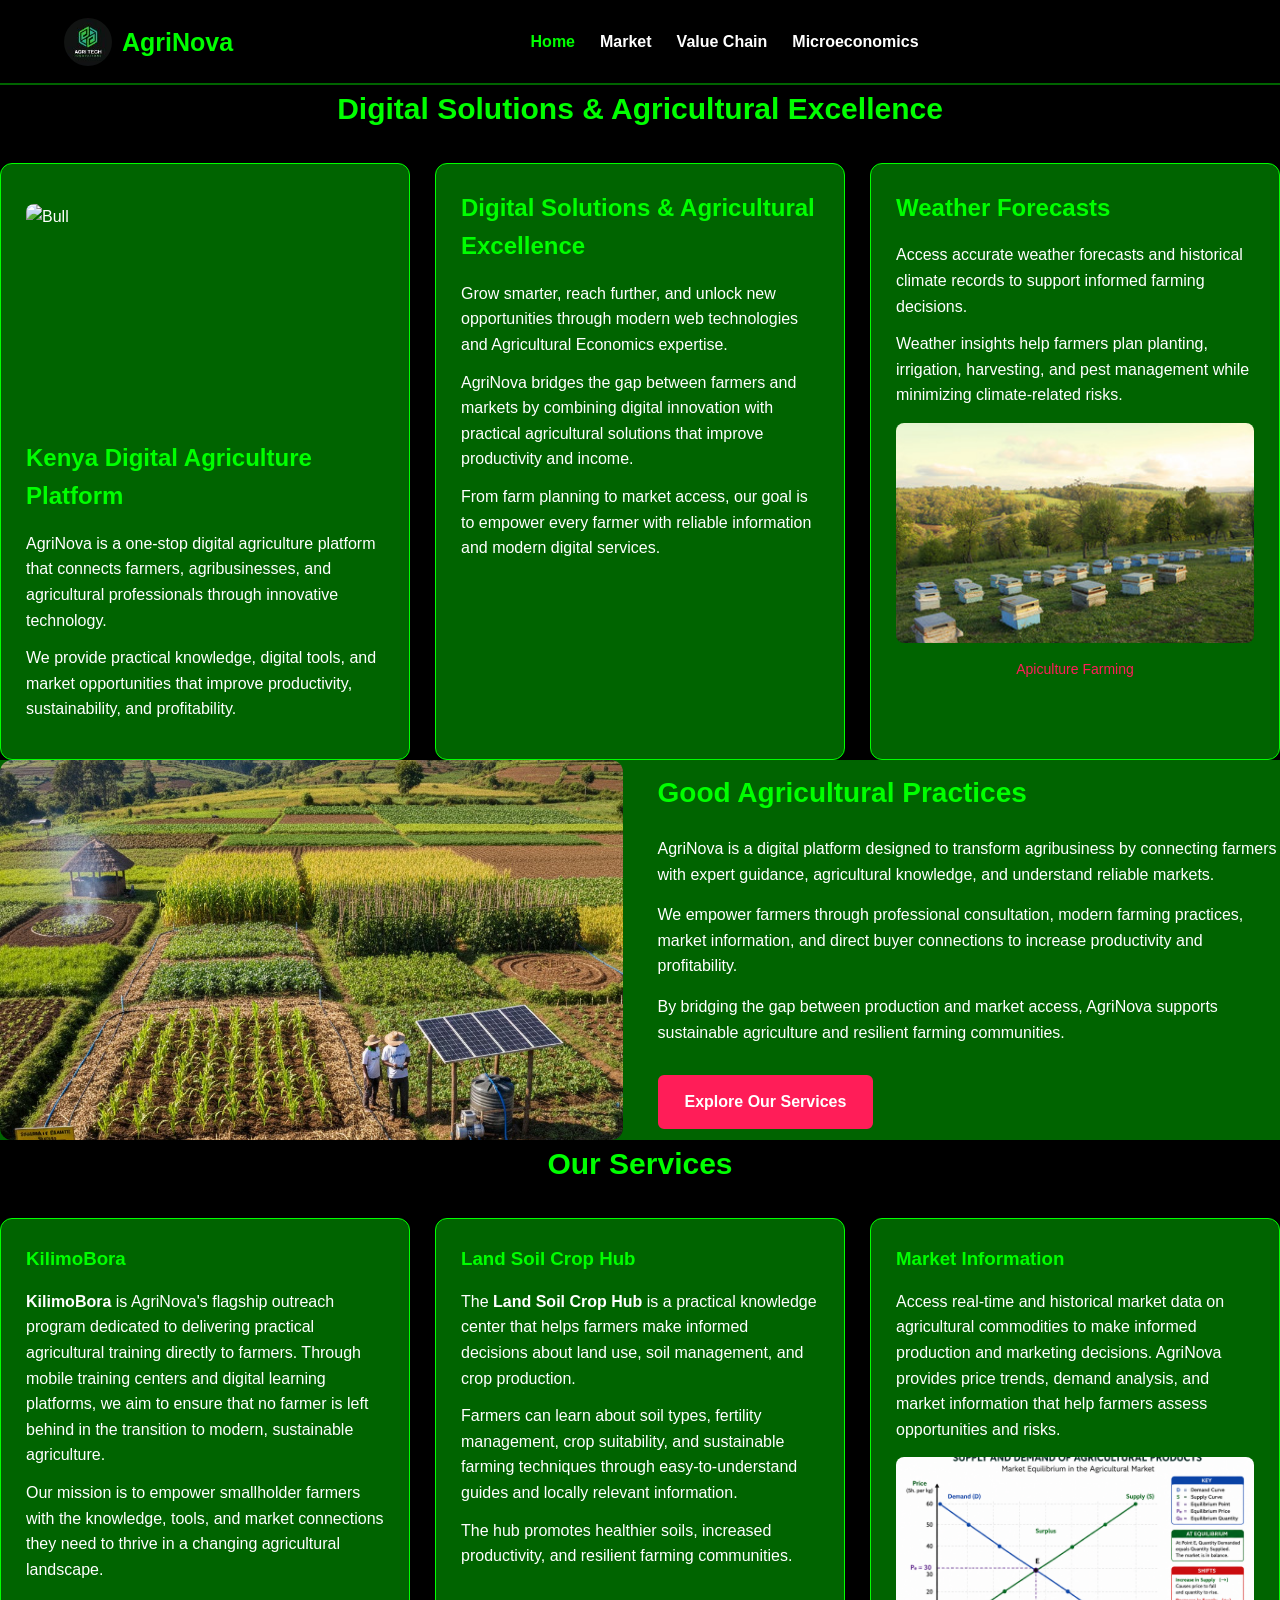
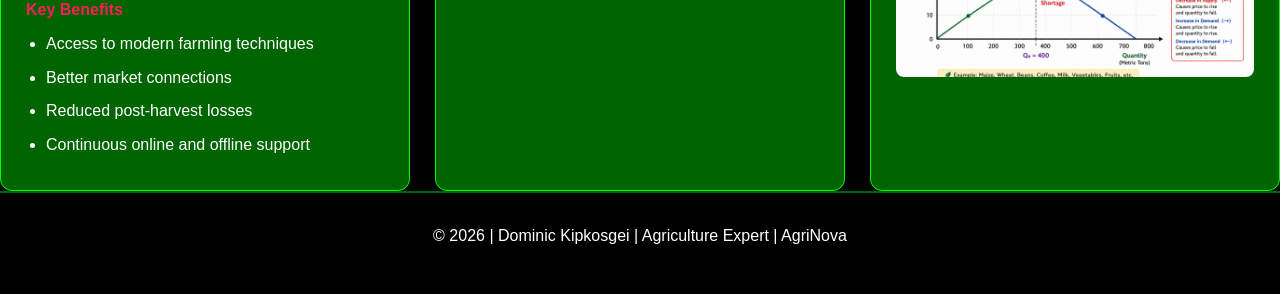
==== commit 9750d3cc: "Refining market.html page and modify Redownload images and replace others to resemble content of the" ====
--- a/index.html
+++ b/index.html
@@ -1,22 +1,14 @@
 <!DOCTYPE html>
-<html lang="en">
+<html>
 
 <head>
   <meta charset="UTF-8">
   <meta name="viewport" content="width=device-width, initial-scale=1.0">
-
   <meta name="description"
     content="AgriNova combines digital solutions and agricultural expertise to support farmers, students, and agribusiness entrepreneurs.">
-
   <title>AgriNova | Digital Solutions &amp; Agricultural Excellence</title>
-
-  <!-- Main stylesheet -->
   <link rel="stylesheet" href="styles.css">
-
-  <!-- W3.CSS framework -->
   <link rel="stylesheet" href="https://www.w3schools.com/w3css/5/w3.css">
-
-  <!-- Font Awesome icons -->
   <script src="https://kit.fontawesome.com/0494bf5985.js" crossorigin="anonymous"></script>
 </head>
 
@@ -34,18 +26,17 @@
         <li><a href="microeconomics.html">Microeconomics</a></li>
       </ul>
     </nav>
-
     <div class="nav-icon" aria-hidden="true">
       <i class="fas fa-sync-alt fa-spin"></i>
     </div>
   </header>
-  <main>
-    <section id="digital-solutions" class="digital-section">
+  <main-container>
+    <div id="digital-solutions" class="digital-section">
       <h1 class="section-title">
         Digital Solutions &amp; Agricultural Excellence
       </h1>
       <div class="services-container">
-        <article class="service-card">
+        <div class="service-card">
           <img src="assets/bull.jpg" alt="Bull" class="card-image">
           <h2>Kenya Digital Agriculture Platform</h2>
           <p>
@@ -58,8 +49,8 @@
             opportunities that improve productivity, sustainability, and
             profitability.
           </p>
-        </article>
-        <article class="service-card">
+        </div>
+        <div class="service-card">
           <h2>Digital Solutions &amp; Agricultural Excellence</h2>
           <p>
             Grow smarter, reach further, and unlock new opportunities through
@@ -74,8 +65,8 @@
             From farm planning to market access, our goal is to empower every
             farmer with reliable information and modern digital services.
           </p>
-        </article>
-        <article class="service-card">
+        </div>
+        <div class="service-card">
           <h2>Weather Forecasts</h2>
           <p>
             Access accurate weather forecasts and historical climate records
@@ -85,12 +76,12 @@
             Weather insights help farmers plan planting, irrigation, harvesting,
             and pest management while minimizing climate-related risks.
           </p>
-          <img src="assets/apiculture.jpg" alt="Apiculture farming" class="card-image">
+          <img src="assets/apiculture.jpg" alt="Bee farming" class="card-image">
           <p class="image-caption">Apiculture Farming</p>
-        </article>
+        </div>
       </div>
-    </section>
-    <section class="highlights-section">
+    </div>
+    <div class="highlights-section">
       <div class="highlight-container">
         <div class="highlight-image">
           <img src="assets/smart-agri.jpg" alt="Smart agriculture">
@@ -100,7 +91,7 @@
           <p>
             AgriNova is a digital platform designed to transform agribusiness
             by connecting farmers with expert guidance, agricultural knowledge,
-            and reliable markets.
+            and understand reliable markets.
           </p>
           <p>
             We empower farmers through professional consultation, modern
@@ -116,11 +107,11 @@
           </a>
         </div>
       </div>
-    </section>
-    <section id="our-services" class="services-section">
+    </div>
+    <div id="our-services" class="services-section">
       <h2 class="section-title">Our Services</h2>
       <div class="services-container">
-        <article class="service-card">
+        <div class="service-card">
           <h3>KilimoBora</h3>
           <p>
             <strong>KilimoBora</strong> is AgriNova's flagship outreach program
@@ -141,8 +132,8 @@
             <li>Reduced post-harvest losses</li>
             <li>Continuous online and offline support</li>
           </ul>
-        </article>
-        <article class="service-card">
+        </div>
+        <div class="service-card">
           <h3>Land Soil Crop Hub</h3>
           <p>
             The <strong>Land Soil Crop Hub</strong> is a practical knowledge
@@ -158,9 +149,9 @@
             The hub promotes healthier soils, increased productivity, and
             resilient farming communities.
           </p>
-        </article>
+        </div>
         <!-- Market Information -->
-        <article class="service-card">
+        <div class="service-card">
           <h3>Market Information</h3>
           <p>
             Access real-time and historical market data on agricultural
@@ -170,10 +161,10 @@
           </p>
           <!-- IMAGE LOCATION: assets/price-index.png -->
           <img src="assets/price-index.png" alt="Agricultural market price trends graph" class="card-image">
-        </article>
+        </div>
       </div>
-    </section>
-  </main>
+    </div>
+  </main-container>
   <footer class="site-footer">
     <div class="copyright">
       <p>
--- a/styles.css
+++ b/styles.css
@@ -110,10 +110,7 @@
   font-size: 22px;
 }
 
-
-/* =========================================
-   3. SHARED SECTION HEADINGS
-========================================= */
+/*SHARED SECTION HEADINGS*/
 
 .section-title,
 .section-heading h2 {
@@ -283,7 +280,7 @@
     url("assets/Agri-tech.jpg") center/cover no-repeat;
 }
 
-.market-hero-content {
+.market-hero-text {
   max-width: 900px;
   padding: 30px;
 }
